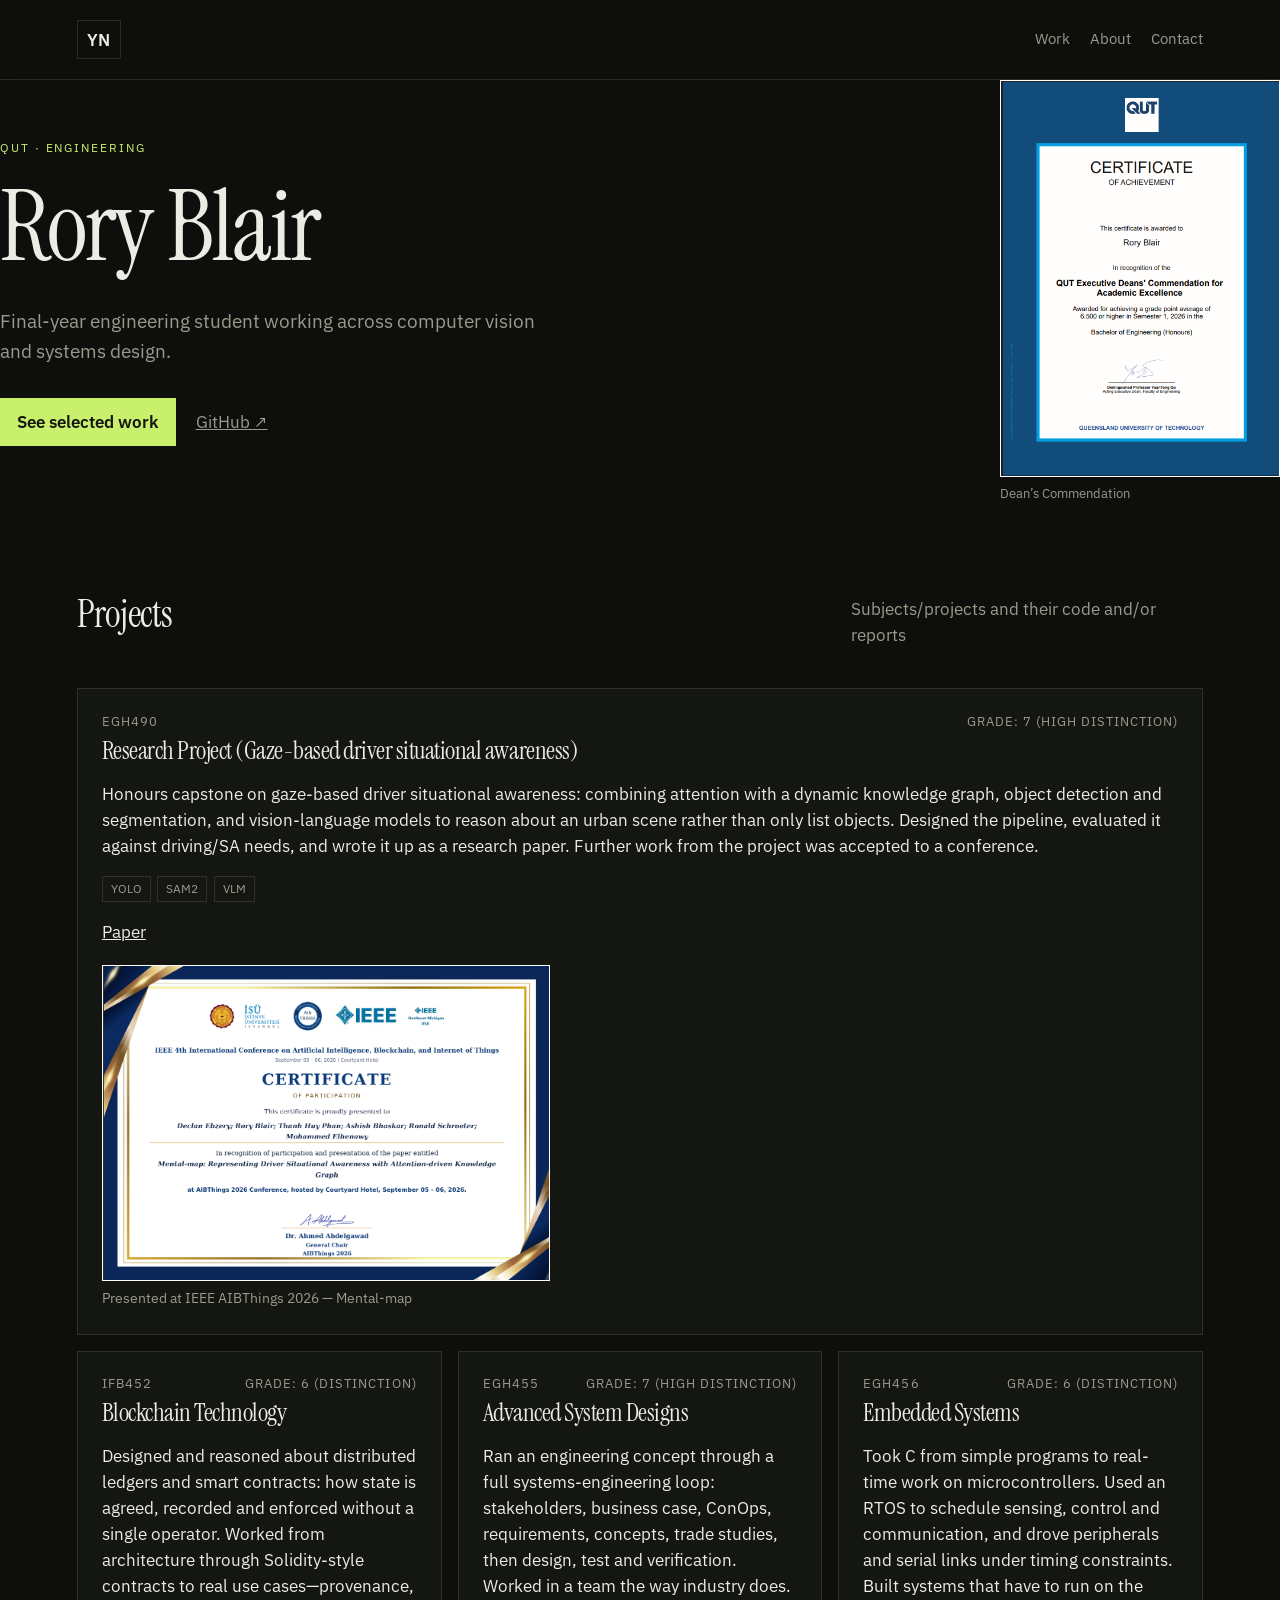
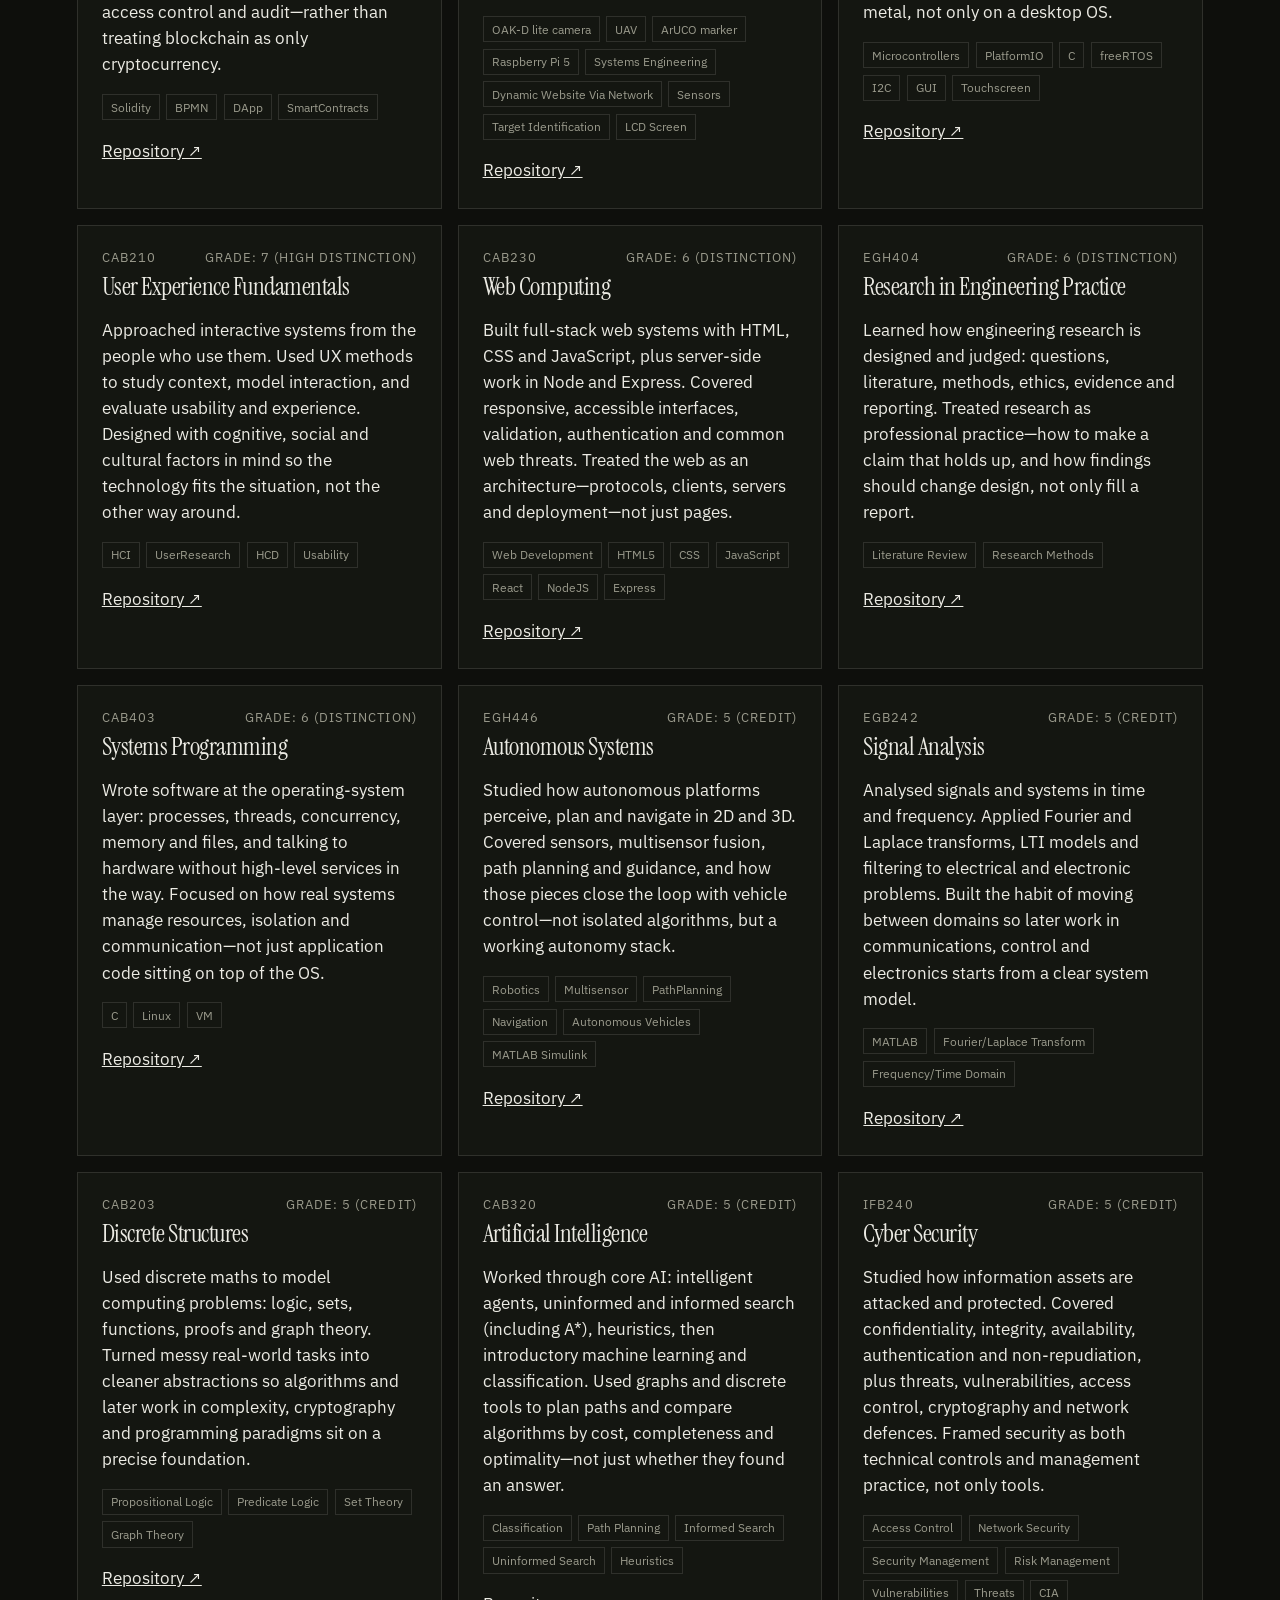
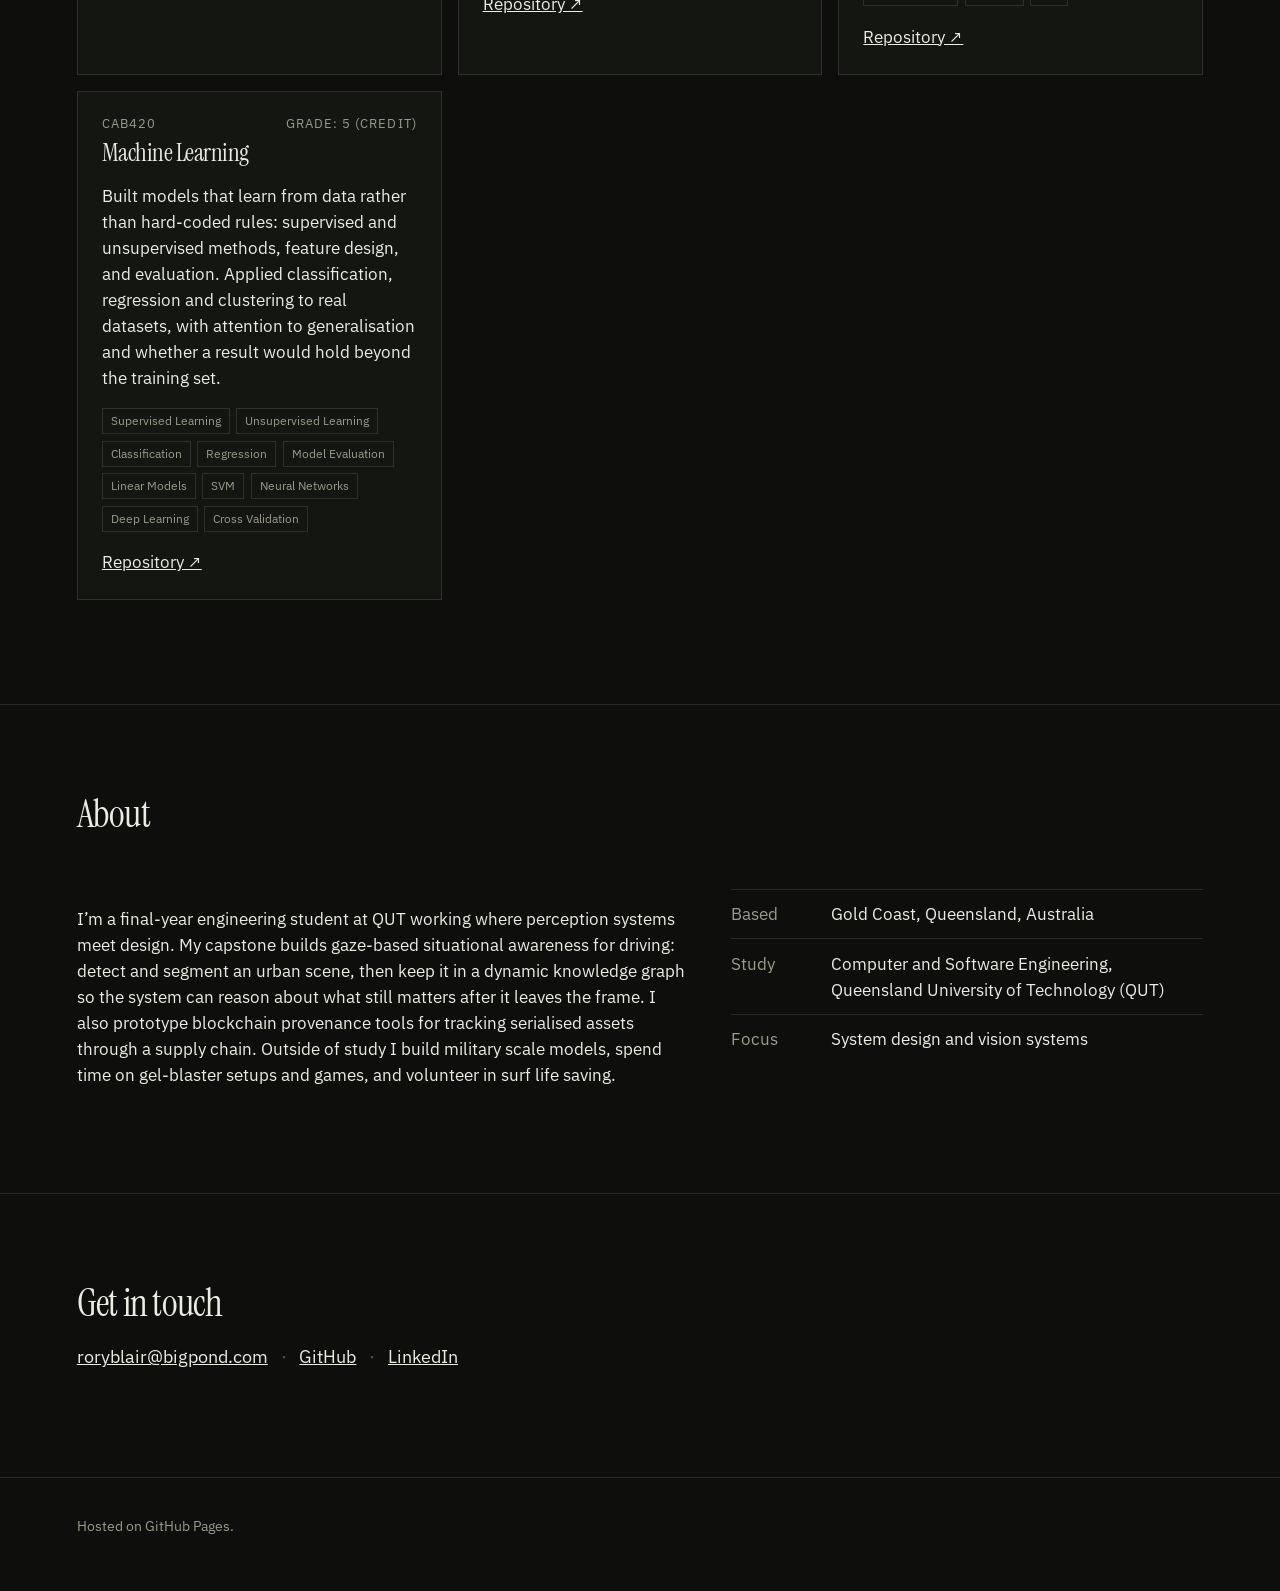
==== index.html @ b018162a "Update index.html" ====
<!DOCTYPE html>
<html lang="en">
<head>
  <meta charset="utf-8">
  <meta name="viewport" content="width=device-width, initial-scale=1">
  <meta name="description" content="Engineering student portfolio — systems, computer vision, and studio work.">
  <title>Rory Blair — Portfolio</title>
  <link rel="preconnect" href="https://fonts.googleapis.com">
  <link rel="preconnect" href="https://fonts.gstatic.com" crossorigin>
  <link href="https://fonts.googleapis.com/css2?family=Instrument+Serif:ital@0;1&family=IBM+Plex+Sans:wght@400;500;600&display=swap" rel="stylesheet">
  <link rel="stylesheet" href="styles.css">
</head>
<body>
  <a class="skip" href="#work">Skip to work</a>

  <header class="site-header">
    <a class="mark" href="https://www.youtube.com/watch?v=dQw4w9WgXcQ">YN</a>
    <nav>
      <a href="#work">Work</a>
      <a href="#about">About</a>
      <a href="#contact">Contact</a>
    </nav>
  </header>

  <main>
    <section class="hero">
  <div>
    <p class="eyebrow">QUT · Engineering</p>
    <h1>Rory Blair</h1>
    <p class="lede">
      Final-year engineering student working across computer vision and
      systems design.
    </p>
    <div class="hero-links">
      <a class="btn" href="#work">See selected work</a>
      <a class="text-link" href="https://github.com/Rorza-ops">GitHub ↗</a>
    </div>
  </div>
  <figure class="hero-cert">
    <img src="images/Dean-Cert.png" alt="QUT Executive Deans’ Commendation for Academic Excellence, Semester 1 2026">
    <figcaption>Dean’s Commendation</figcaption>
  </figure>
</section>

    <section id="work" class="section">
      <div class="section-head">
        <h2>Projects</h2>
        <p>Subjects/projects and their code and/or reports</p>
      </div>

      <article class="project featured">
<!-- CAPSTONE -->
        <div class="project-meta">
          <span>EGH490</span>
          <span>GRADE: 7 (High Distinction)</span>
        </div>
        <h3>Research Project (Gaze-based driver situational awareness)</h3>
        <p>
          Honours capstone on gaze-based driver situational awareness: 
          combining attention with a dynamic knowledge graph, object detection and segmentation, 
          and vision-language models to reason about an urban scene rather than only list objects. 
          Designed the pipeline, evaluated it against driving/SA needs, and wrote it up as a research paper. 
          Further work from the project was accepted to a conference.
        </p>
        <ul class="tags">
          <li>YOLO</li>
          <li>SAM2</li>
          <li>VLM</li>
        </ul>
        <div class="project-links">
          <a href="https://github.com/Rorza-ops/Rorza-ops.github.io/tree/main/Projects/Capstone">Paper</a>
        </div>
        <figure class="capstone-cert">
          <img src="images/ABITHINGS-Cert.png" alt="AIBThings 2026 certificate for Mental-map paper presentation">
          <figcaption>Presented at IEEE AIBThings 2026 — Mental-map</figcaption>
        </figure>
      </article>

      <div class="project-grid">
<!-- IFB452 -->
        <article class="project">
          <div class="project-meta">
            <span>IFB452</span>
            <span>GRADE: 6 (Distinction)</span>
          </div>
          <h3>Blockchain Technology</h3>
          <p>
            Designed and reasoned about distributed ledgers and smart contracts: 
            how state is agreed, recorded and enforced without a single operator. 
            Worked from architecture through Solidity-style contracts to real use cases—provenance, access control and audit—rather than treating blockchain as only cryptocurrency.
          </p>
          <ul class="tags">
            <li>Solidity</li>
            <li>BPMN</li>
            <li>DApp</li>
            <li>SmartContracts</li>
          </ul>
          <a href="https://github.com/Rorza-ops/Rorza-ops.github.io/tree/main/Projects/IFB452">Repository ↗</a>
        </article>
<!-- EGH455 -->
        <article class="project">
          <div class="project-meta">
            <span>EGH455</span>
            <span>GRADE: 7 (High Distinction)</span>
          </div>
          <h3>Advanced System Designs</h3>
          <p>
            Ran an engineering concept through a full systems-engineering loop: 
            stakeholders, business case, ConOps, requirements, concepts, trade studies, then design, test and verification. 
            Worked in a team the way industry does.
          </p>
          <ul class="tags">
            <li>OAK-D lite camera</li>
            <li>UAV</li>
            <li>ArUCO marker</li>
            <li>Raspberry Pi 5</li>
            <li>Systems Engineering</li>
            <li>Dynamic Website Via Network</li>
            <li>Sensors</li>
            <li>Target Identification</li>
            <li>LCD Screen</li>
          </ul>
          <a href="https://github.com/Rorza-ops/Rorza-ops.github.io/tree/main/Projects/EGH455">Repository ↗</a>
        </article>
<!-- EGH456 -->
        <article class="project">
          <div class="project-meta">
            <span>EGH456</span>
            <span>GRADE: 6 (Distinction)</span>
          </div>
          <h3>Embedded Systems</h3>
          <p>
            Took C from simple programs to real-time work on microcontrollers. 
            Used an RTOS to schedule sensing, control and communication, and drove peripherals and serial links under timing constraints. 
            Built systems that have to run on the metal, not only on a desktop OS.
          </p>
          <ul class="tags">
            <li>Microcontrollers</li>
            <li>PlatformIO</li>
            <li>C</li>
            <li>freeRTOS</li>
            <li>I2C</li>
            <li>GUI</li>
            <li>Touchscreen</li>
          </ul>
          <a href="https://github.com/Rorza-ops/Rorza-ops.github.io/tree/main/Projects/EGH456">Repository ↗</a>
        </article>
<!-- CAB210 -->
        <article class="project">
          <div class="project-meta">
            <span>CAB210</span>
            <span>GRADE: 7 (High Distinction)</span>
          </div>
          <h3>User Experience Fundamentals</h3>
          <p>
            Approached interactive systems from the people who use them. 
            Used UX methods to study context, model interaction, and evaluate usability and experience. 
            Designed with cognitive, social and cultural factors in mind so the technology fits the situation, not the other way around.
          </p>
          <ul class="tags">
            <li>HCI</li>
            <li>UserResearch</li>
            <li>HCD</li>
            <li>Usability</li>
          </ul>
          <a href="https://github.com/Rorza-ops/Rorza-ops.github.io/tree/main/Projects/CAB210">Repository ↗</a>
        </article>
<!-- CAB230 -->
        <article class="project">
          <div class="project-meta">
            <span>CAB230</span>
            <span>GRADE: 6 (Distinction)</span>
          </div>
          <h3>Web Computing</h3>
          <p>
            Built full-stack web systems with HTML, CSS and JavaScript, plus server-side work in Node and Express. 
            Covered responsive, accessible interfaces, validation, authentication and common web threats. 
            Treated the web as an architecture—protocols, clients, servers and deployment—not just pages.
          </p>
          <ul class="tags">
            <li>Web Development</li>
            <li>HTML5</li>
            <li>CSS</li>
            <li>JavaScript</li>
            <li>React</li>
            <li>NodeJS</li>
            <li>Express</li>
          </ul>
          <a href="https://github.com/Rorza-ops/Rorza-ops.github.io/tree/main/Projects/CAB230">Repository ↗</a>
        </article>
<!-- EGH404 -->
        <article class="project">
          <div class="project-meta">
            <span>EGH404</span>
            <span>GRADE: 6 (Distinction)</span>
          </div>
          <h3>Research in Engineering Practice</h3>
          <p>
            Learned how engineering research is designed and judged: questions, literature, methods, ethics, evidence and reporting. 
            Treated research as professional practice—how to make a claim that holds up, and how findings should change design, not only fill a report.
          </p>
          <ul class="tags">
            <li>Literature Review</li>
            <li>Research Methods</li>
          </ul>
          <a href="https://github.com/Rorza-ops/Rorza-ops.github.io/tree/main/Projects/EGH404">Repository ↗</a>
        </article>
<!-- CAB403 -->
        <article class="project">
          <div class="project-meta">
            <span>CAB403</span>
            <span>GRADE: 6 (Distinction)</span>
          </div>
          <h3>Systems Programming</h3>
          <p>
            Wrote software at the operating-system layer: processes, threads, concurrency, memory and files, and talking to hardware without high-level services in the way. 
            Focused on how real systems manage resources, isolation and communication—not just application code sitting on top of the OS.
          </p>
          <ul class="tags">
            <li>C</li>
            <li>Linux</li>
            <li>VM</li>
          </ul>
          <a href="https://github.com/Rorza-ops/Rorza-ops.github.io/tree/main/Projects/CAB403">Repository ↗</a>
        </article>
<!-- EGH446 -->
        <article class="project">
          <div class="project-meta">
            <span>EGH446</span>
            <span>GRADE: 5 (Credit)</span>
          </div>
          <h3>Autonomous Systems</h3>
          <p>
            Studied how autonomous platforms perceive, plan and navigate in 2D and 3D. 
            Covered sensors, multisensor fusion, path planning and guidance, and how those pieces close the loop with vehicle control—not isolated algorithms, but a working autonomy stack.
          </p>
          <ul class="tags">
            <li>Robotics</li>
            <li>Multisensor</li>
            <li>PathPlanning</li>
            <li>Navigation</li>
            <li>Autonomous Vehicles</li>
            <li>MATLAB Simulink</li>
          </ul>
          <a href="https://github.com/Rorza-ops/Rorza-ops.github.io/tree/main/Projects/EGH446">Repository ↗</a>
        </article>
<!-- EGB242 -->
        <article class="project">
          <div class="project-meta">
            <span>EGB242</span>
            <span><span>GRADE: 5 (Credit)</span></span>
          </div>
          <h3>Signal Analysis</h3>
          <p>
            Analysed signals and systems in time and frequency. 
            Applied Fourier and Laplace transforms, LTI models and filtering to electrical and electronic problems. 
            Built the habit of moving between domains so later work in communications, control and electronics starts from a clear system model.
          </p>
          <ul class="tags">
            <li>MATLAB</li>
            <li>Fourier/Laplace Transform</li>
            <li>Frequency/Time Domain</li>
          </ul>
          <a href="https://github.com/Rorza-ops/Rorza-ops.github.io/tree/main/Projects/EGB242">Repository ↗</a>
        </article>
<!-- CAB203 -->
        <article class="project">
          <div class="project-meta">
            <span>CAB203</span>
            <span>GRADE: 5 (Credit)</span>
          </div>
          <h3>Discrete Structures</h3>
          <p>
            Used discrete maths to model computing problems: logic, sets, functions, proofs and graph theory. 
            Turned messy real-world tasks into cleaner abstractions so algorithms and later work in complexity, cryptography and programming paradigms sit on a precise foundation.
          </p>
          <ul class="tags">
            <li>Propositional Logic</li>
            <li>Predicate Logic</li>
            <li>Set Theory</li>
            <li>Graph Theory</li>
          </ul>
          <a href="https://github.com/Rorza-ops/Rorza-ops.github.io/tree/main/Projects/CAB203">Repository ↗</a>
        </article>
<!-- CAB320 -->
        <article class="project">
          <div class="project-meta">
            <span>CAB320</span>
            <span>GRADE: 5 (Credit)</span>
          </div>
          <h3>Artificial Intelligence</h3>
          <p>
            Worked through core AI: intelligent agents, uninformed and informed search (including A*), heuristics, then introductory machine learning and classification. 
            Used graphs and discrete tools to plan paths and compare algorithms by cost, completeness and optimality—not just whether they found an answer.
          </p>
          <ul class="tags">
            <li>Classification</li>
            <li>Path Planning</li>
            <li>Informed Search</li>
            <li>Uninformed Search</li>
            <li>Heuristics</li>
          </ul>
          <a href="https://github.com/Rorza-ops/Rorza-ops.github.io/tree/main/Projects/CAB320">Repository ↗</a>
        </article>
<!-- IFB240 -->
        <article class="project">
          <div class="project-meta">
            <span>IFB240</span>
            <span>GRADE: 5 (Credit)</span>
          </div>
          <h3>Cyber Security</h3>
          <p>
            Studied how information assets are attacked and protected. Covered confidentiality, integrity, availability, authentication and non-repudiation, plus threats, vulnerabilities, access control, cryptography and network defences. 
            Framed security as both technical controls and management practice, not only tools.
          </p>
          <ul class="tags">
            <li>Access Control</li>
            <li>Network Security</li>
            <li>Security Management</li>
            <li>Risk Management</li>
            <li>Vulnerabilities</li>
            <li>Threats</li>
            <li>CIA</li>
          </ul>
          <a href="https://github.com/Rorza-ops/Rorza-ops.github.io/tree/main/Projects/IFB240">Repository ↗</a>
        </article>
        <article class="project featured">
<!-- CAB420 -->
        <div class="project-meta">
          <span>CAB420</span>
          <span>GRADE: 5 (Credit)</span>
        </div>
        <h3>Machine Learning</h3>
        <p>
          Built models that learn from data rather than hard-coded rules: supervised and unsupervised methods, feature design, and evaluation. 
          Applied classification, regression and clustering to real datasets, with attention to generalisation and whether a result would hold beyond the training set.
        </p>
        <ul class="tags">
          <li>Supervised Learning</li>
          <li>Unsupervised Learning</li>
          <li>Classification</li>
          <li>Regression</li>
          <li>Model Evaluation</li>
          <li>Linear Models</li>
          <li>SVM</li>
          <li>Neural Networks</li>
          <li>Deep Learning</li>
          <li>Cross Validation</li>
        </ul>
        <div class="project-links">
          <a href="https://github.com/Rorza-ops/Rorza-ops.github.io/tree/main/Projects/CAB420">Repository ↗</a>
        </div>
      </article>
      </div>
    </section>
      </div>
    </section>

    <section id="about" class="section about">
      <div class="section-head">
        <h2>About</h2>
      </div>
      <div class="about-grid">
        <p>
          I’m a final-year engineering student at QUT working where perception systems meet design. 
          My capstone builds gaze-based situational awareness for driving: 
          detect and segment an urban scene, then keep it in a dynamic knowledge graph so the system can reason about what still matters after it leaves the frame. 
          I also prototype blockchain provenance tools for tracking serialised assets through a supply chain. 
          Outside of study I build military scale models, spend time on gel-blaster setups and games, and volunteer in surf life saving.
        </p>
        <ul class="facts">
          <li><span>Based</span> Gold Coast, Queensland, Australia</li>
          <li><span>Study</span> Computer and Software Engineering, Queensland University of Technology (QUT)</li>
          <li><span>Focus</span> System design and vision systems</li>
        </ul>
      </div>
    </section>

    <section id="contact" class="section contact">
      <h2>Get in touch</h2>
      <p>
        <a href="mailto:roryblair@bigpond.com">roryblair@bigpond.com</a>
        <span class="sep">·</span>
        <a href="https://github.com/Rorza-ops">GitHub</a>
        <span class="sep">·</span>
        <a href="https://www.linkedin.com/in/roryblair/">LinkedIn</a>
      </p>
    </section>
  </main>

  <footer>
    <p>Hosted on GitHub Pages.</p>
  </footer>
</body>
</html>
---- styles.css ----
:root {
  --bg: #0e0f0c;
  --bg-2: #171914;
  --ink: #ecebe4;
  --muted: #9a9a8c;
  --line: rgba(236, 235, 228, 0.12);
  --accent: #c8f06c;
  --card: #141611;
}

* { box-sizing: border-box; }
html { scroll-behavior: smooth; }

body {
  margin: 0;
  background: var(--bg);
  color: var(--ink);
  font-family: "IBM Plex Sans", system-ui, sans-serif;
  font-size: 1.05rem;
  line-height: 1.55;
}

h1, h2, h3 {
  font-family: "Instrument Serif", Georgia, serif;
  font-weight: 400;
  letter-spacing: -0.02em;
  line-height: 1.1;
}

h1 { font-size: clamp(3rem, 8vw, 6.2rem); margin: 0.15em 0 0.25em; }
h2 { font-size: clamp(1.8rem, 3vw, 2.4rem); margin: 0 0 0.35em; }
h3 { font-size: 1.55rem; margin: 0.2em 0 0.4em; }

a { color: var(--ink); }
a:hover { color: var(--accent); }

.skip {
  position: absolute;
  left: -999px;
  top: 0;
}
.skip:focus {
  left: 1rem;
  top: 1rem;
  background: var(--accent);
  color: #111;
  padding: 0.4rem 0.7rem;
  z-index: 10;
}

.site-header {
  display: flex;
  justify-content: space-between;
  align-items: center;
  padding: 1.25rem 6vw;
  border-bottom: 1px solid var(--line);
  position: sticky;
  top: 0;
  background: color-mix(in srgb, var(--bg) 86%, transparent);
  backdrop-filter: blur(10px);
  z-index: 5;
}

.mark {
  text-decoration: none;
  font-weight: 600;
  letter-spacing: 0.04em;
  border: 1px solid var(--line);
  padding: 0.35rem 0.55rem;
}

nav { display: flex; gap: 1.25rem; }
nav a { text-decoration: none; color: var(--muted); font-size: 0.92rem; }
nav a:hover { color: var(--ink); }

.hero {
  display: grid;
  grid-template-columns: 1.2fr minmax(180px, 280px);
  gap: 2.5rem;
  align-items: center;
}
.hero-cert { margin: 0; }
.hero-cert img {
  width: 100%;
  height: auto;
  display: block;
  border: 1px solid var(--line);
  background: #fff;
}
.hero-cert figcaption {
  margin-top: 0.45rem;
  color: var(--muted);
  font-size: 0.82rem;
}
@media (max-width: 860px) {
  .hero { grid-template-columns: 1fr; }
}

.eyebrow {
  text-transform: uppercase;
  letter-spacing: 0.16em;
  font-size: 0.75rem;
  color: var(--accent);
  margin: 0;
}

.lede {
  max-width: 34rem;
  font-size: 1.2rem;
  color: var(--muted);
}

.hero-links {
  display: flex;
  gap: 1.25rem;
  align-items: center;
  margin-top: 2rem;
}

.btn {
  display: inline-block;
  text-decoration: none;
  background: var(--accent);
  color: #14160f;
  padding: 0.7rem 1.05rem;
  font-weight: 600;
}
.btn:hover { color: #14160f; filter: brightness(1.05); }

.text-link { color: var(--muted); }

.section { padding: 5.5rem 6vw; border-bottom: 1px solid var(--line); }

.section-head {
  display: grid;
  grid-template-columns: 1fr minmax(12rem, 22rem);
  gap: 1.5rem;
  margin-bottom: 2.5rem;
  align-items: end;
}
.section-head p { margin: 0; color: var(--muted); }
code { font-size: 0.9em; color: var(--accent); }

.project {
  background: var(--card);
  border: 1px solid var(--line);
  padding: 1.4rem 1.5rem 1.5rem;
}

.featured { margin-bottom: 1rem; }

.project-grid {
  display: grid;
  grid-template-columns: repeat(3, 1fr);
  gap: 1rem;
}

.capstone-cert {
  margin: 1.2rem 0 0;
  width: min(100%, 28rem);
  max-width: 100%;
}
.capstone-cert img {
  width: 100%;
  height: auto;
  display: block;
  border: 1px solid var(--line);
  background: #fff;
}

@media (max-width: 860px) {
  .capstone-cert { width: min(100%, 22rem); }
}

@media (max-width: 520px) {
  .capstone-cert { width: 100%; }
}

.project-meta {
  display: flex;
  justify-content: space-between;
  color: var(--muted);
  font-size: 0.8rem;
  text-transform: uppercase;
  letter-spacing: 0.08em;
}

.tags {
  display: flex;
  flex-wrap: wrap;
  gap: 0.4rem;
  padding: 0;
  margin: 1rem 0 1.1rem;
  list-style: none;
}
.tags li {
  border: 1px solid var(--line);
  padding: 0.15rem 0.5rem;
  font-size: 0.78rem;
  color: var(--muted);
}

.project-links { display: flex; gap: 1rem; }

.gallery {
  display: grid;
  grid-template-columns: 1.4fr 1fr;
  grid-template-rows: auto auto;
  gap: 0.75rem;
}
.gallery figure { margin: 0; }
.gallery figure:first-child { grid-row: 1 / 3; }

.ph {
  background:
    linear-gradient(160deg, #1c2016, #10120e 55%, #1a2210);
  min-height: 220px;
  height: 100%;
  display: grid;
  place-items: center;
  color: #4d5638;
  font-family: "Instrument Serif", serif;
  font-size: 3rem;
  border: 1px solid var(--line);
}

/* When you add real photos, replace each .ph div with:
   <img src="images/piece-01.jpg" alt="...">
   and delete the placeholder block. */
.gallery img {
  width: 100%;
  height: 100%;
  object-fit: cover;
  display: block;
  border: 1px solid var(--line);
}

figcaption {
  margin-top: 0.45rem;
  color: var(--muted);
  font-size: 0.88rem;
}

.about-grid {
  display: grid;
  grid-template-columns: 1.3fr 1fr;
  gap: 2.5rem;
}

.facts { list-style: none; padding: 0; margin: 0; }
.facts li {
  display: grid;
  grid-template-columns: 5.5rem 1fr;
  gap: 0.75rem;
  padding: 0.7rem 0;
  border-top: 1px solid var(--line);
}
.facts span { color: var(--muted); }

.contact h2 { margin-bottom: 0.4rem; }
.contact p { color: var(--muted); font-size: 1.15rem; }
.sep { margin: 0 0.55rem; color: #555; }

.case {
  max-width: 42rem;
  padding: 4.5rem 6vw 5rem;
}
.case .crumb {
  color: var(--muted);
  text-decoration: none;
  font-size: 0.9rem;
}
.case .crumb:hover { color: var(--accent); }
.case header { margin: 1.5rem 0 2rem; }
.case .meta-row {
  color: var(--muted);
  font-size: 0.9rem;
  margin: 0.4rem 0 0;
}
.case h2 {
  margin-top: 2.2rem;
  font-size: 1.6rem;
}
.case figure { margin: 1.5rem 0; }
.links-box {
  display: flex;
  flex-wrap: wrap;
  gap: 0.8rem 1.2rem;
  margin-top: 2rem;
  padding-top: 1.2rem;
  border-top: 1px solid var(--line);
}

footer {
  padding: 1.5rem 6vw 2.5rem;
  color: var(--muted);
  font-size: 0.85rem;
}

@media (max-width: 860px) {
  .section-head,
  .project-grid,
  .about-grid,
  .gallery {
    grid-template-columns: 1fr;
  }
  .gallery figure:first-child { grid-row: auto; }
  .hero { padding-top: 8vh; }
  nav { gap: 0.8rem; }
}
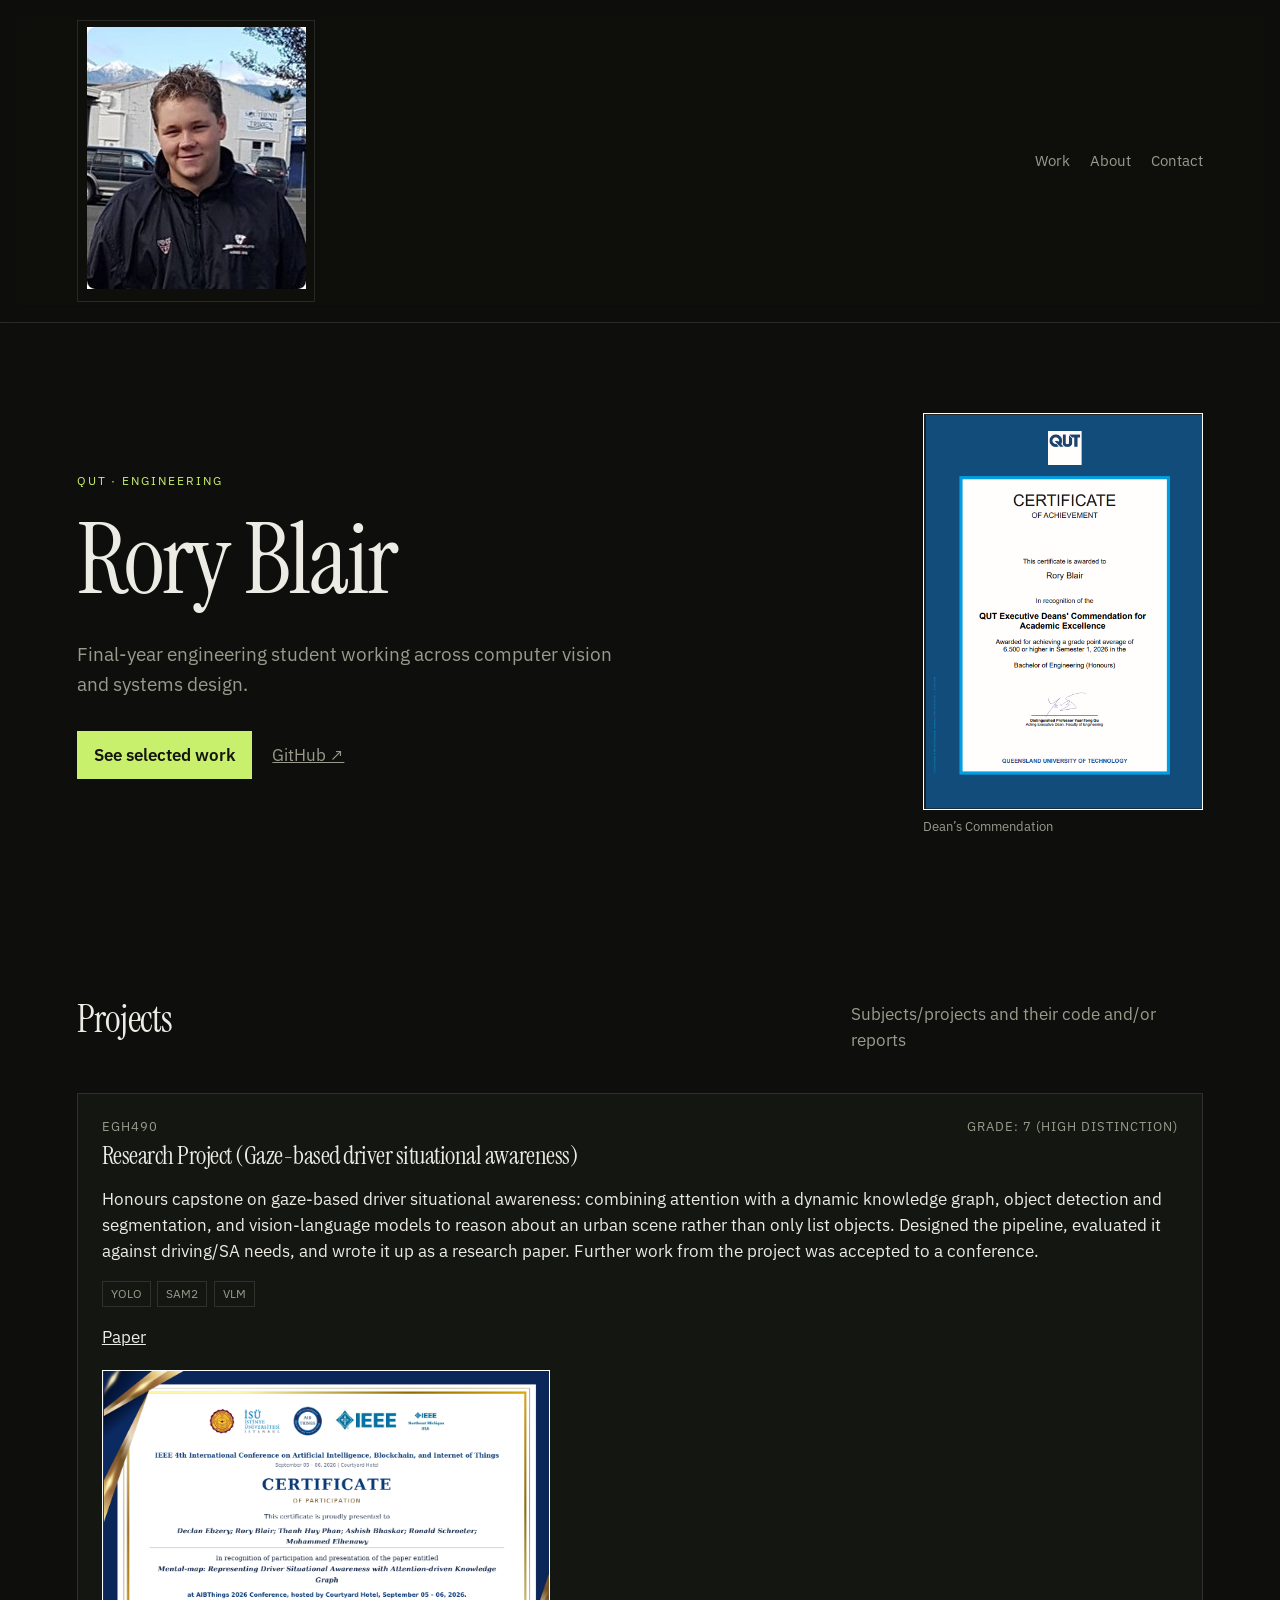
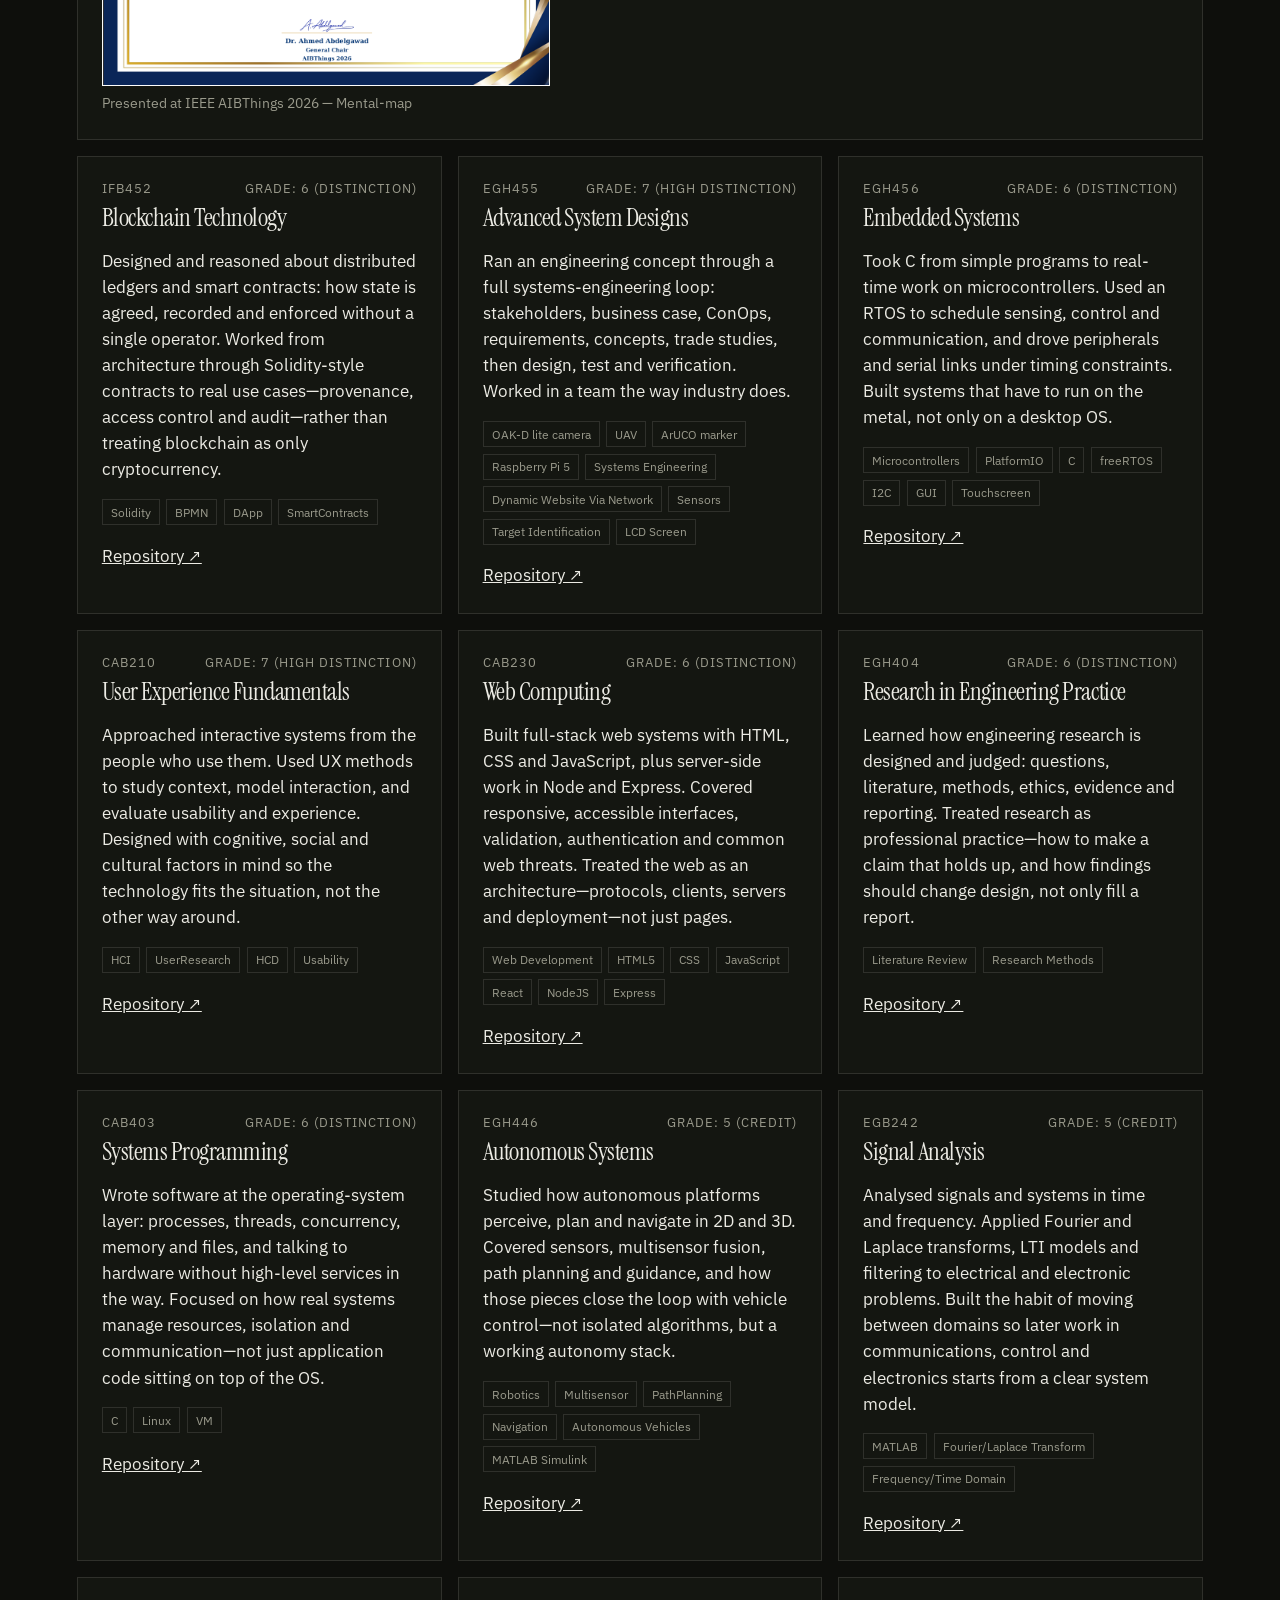
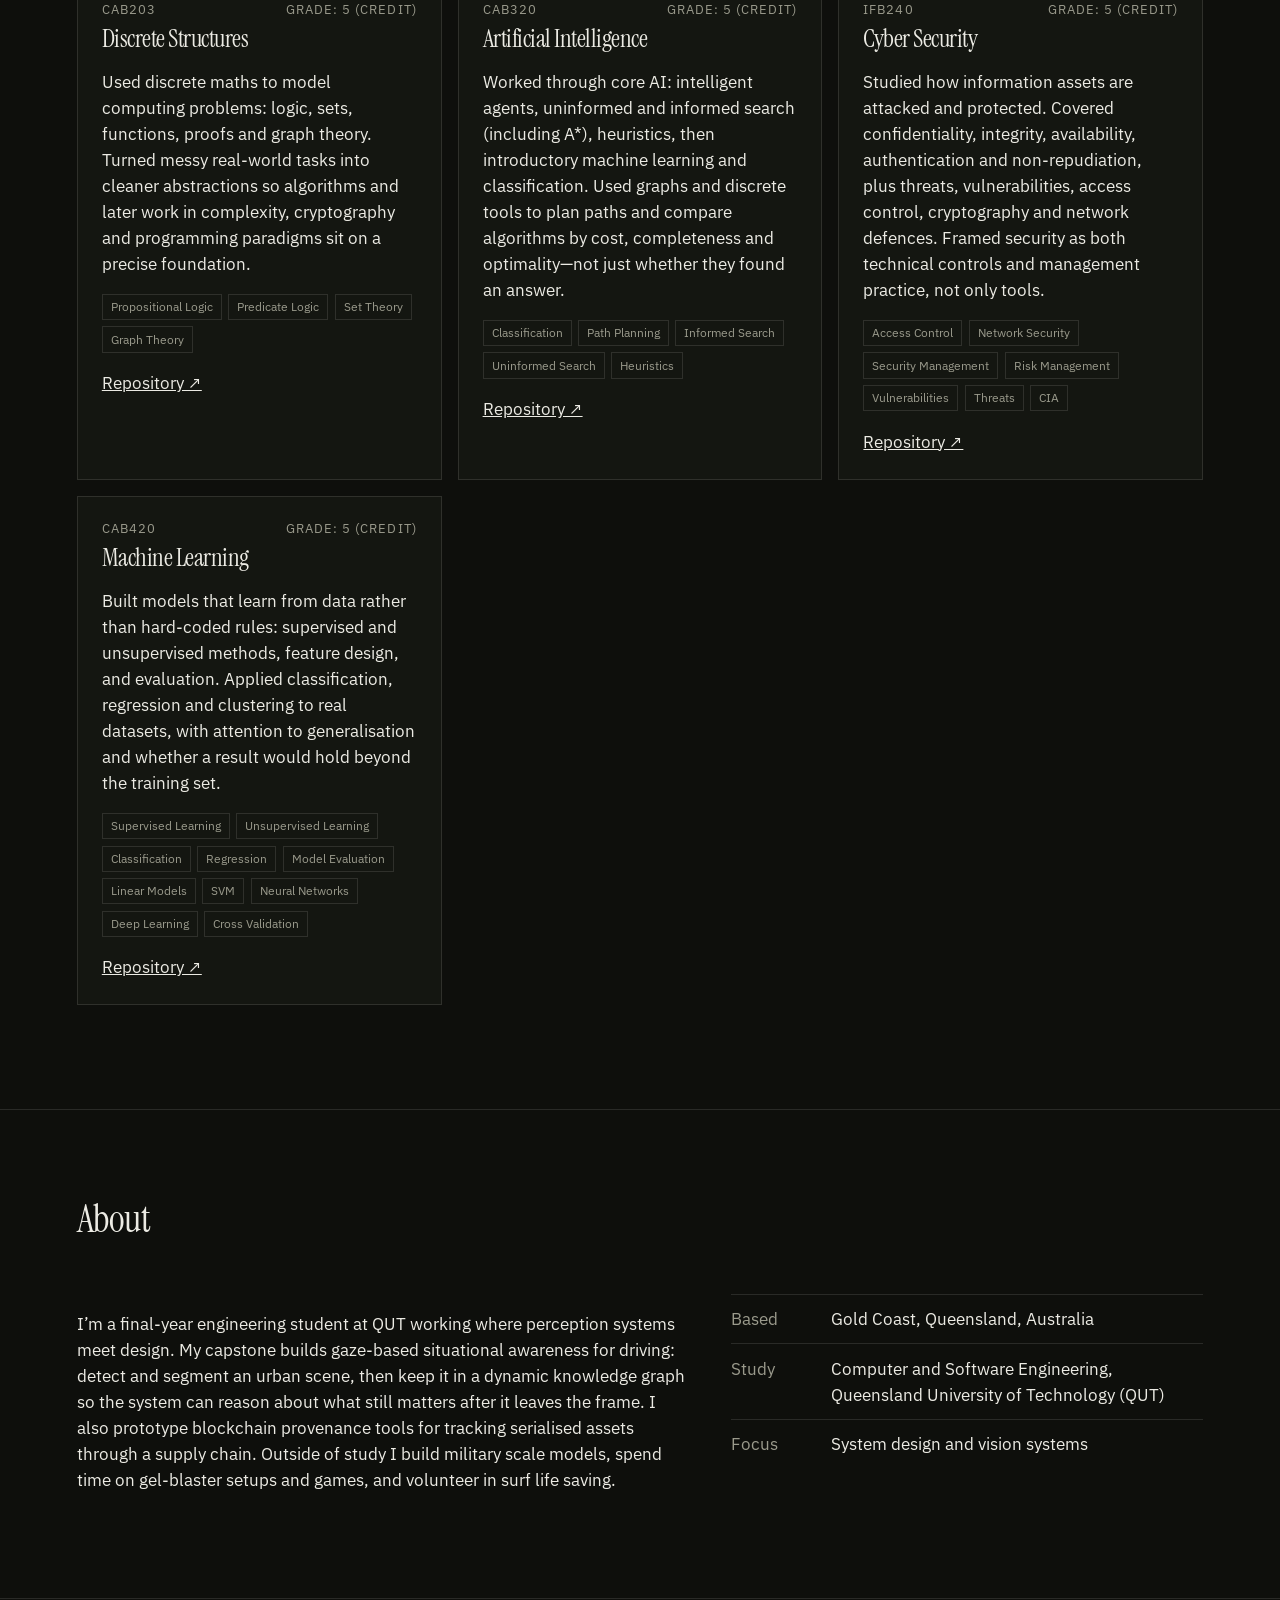
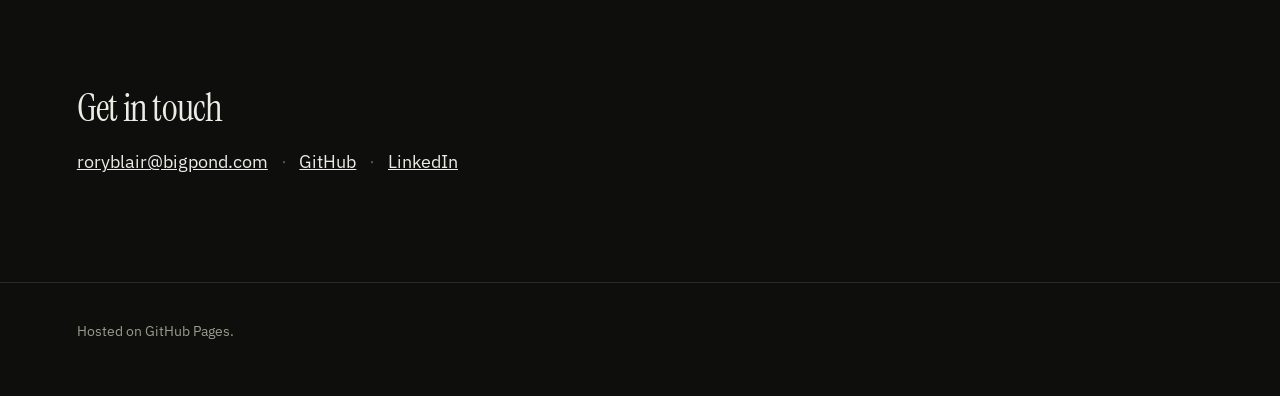
==== commit d0f35680: "Update index.html" ====
--- a/index.html
+++ b/index.html
@@ -14,7 +14,9 @@
   <a class="skip" href="#work">Skip to work</a>
 
   <header class="site-header">
-    <a class="mark" href="https://www.youtube.com/watch?v=dQw4w9WgXcQ">YN</a>
+    <a class="mark" href="https://www.youtube.com/watch?v=dQw4w9WgXcQ" aria-label="Rory Blair">
+  <img src="images/PFP.jpg" alt="Rory Blair">
+</a>
     <nav>
       <a href="#work">Work</a>
       <a href="#about">About</a>
--- a/styles.css
+++ b/styles.css
@@ -78,6 +78,7 @@
   grid-template-columns: 1.2fr minmax(180px, 280px);
   gap: 2.5rem;
   align-items: center;
+  padding: 10vh 6vw 8vh;
 }
 .hero-cert { margin: 0; }
 .hero-cert img {
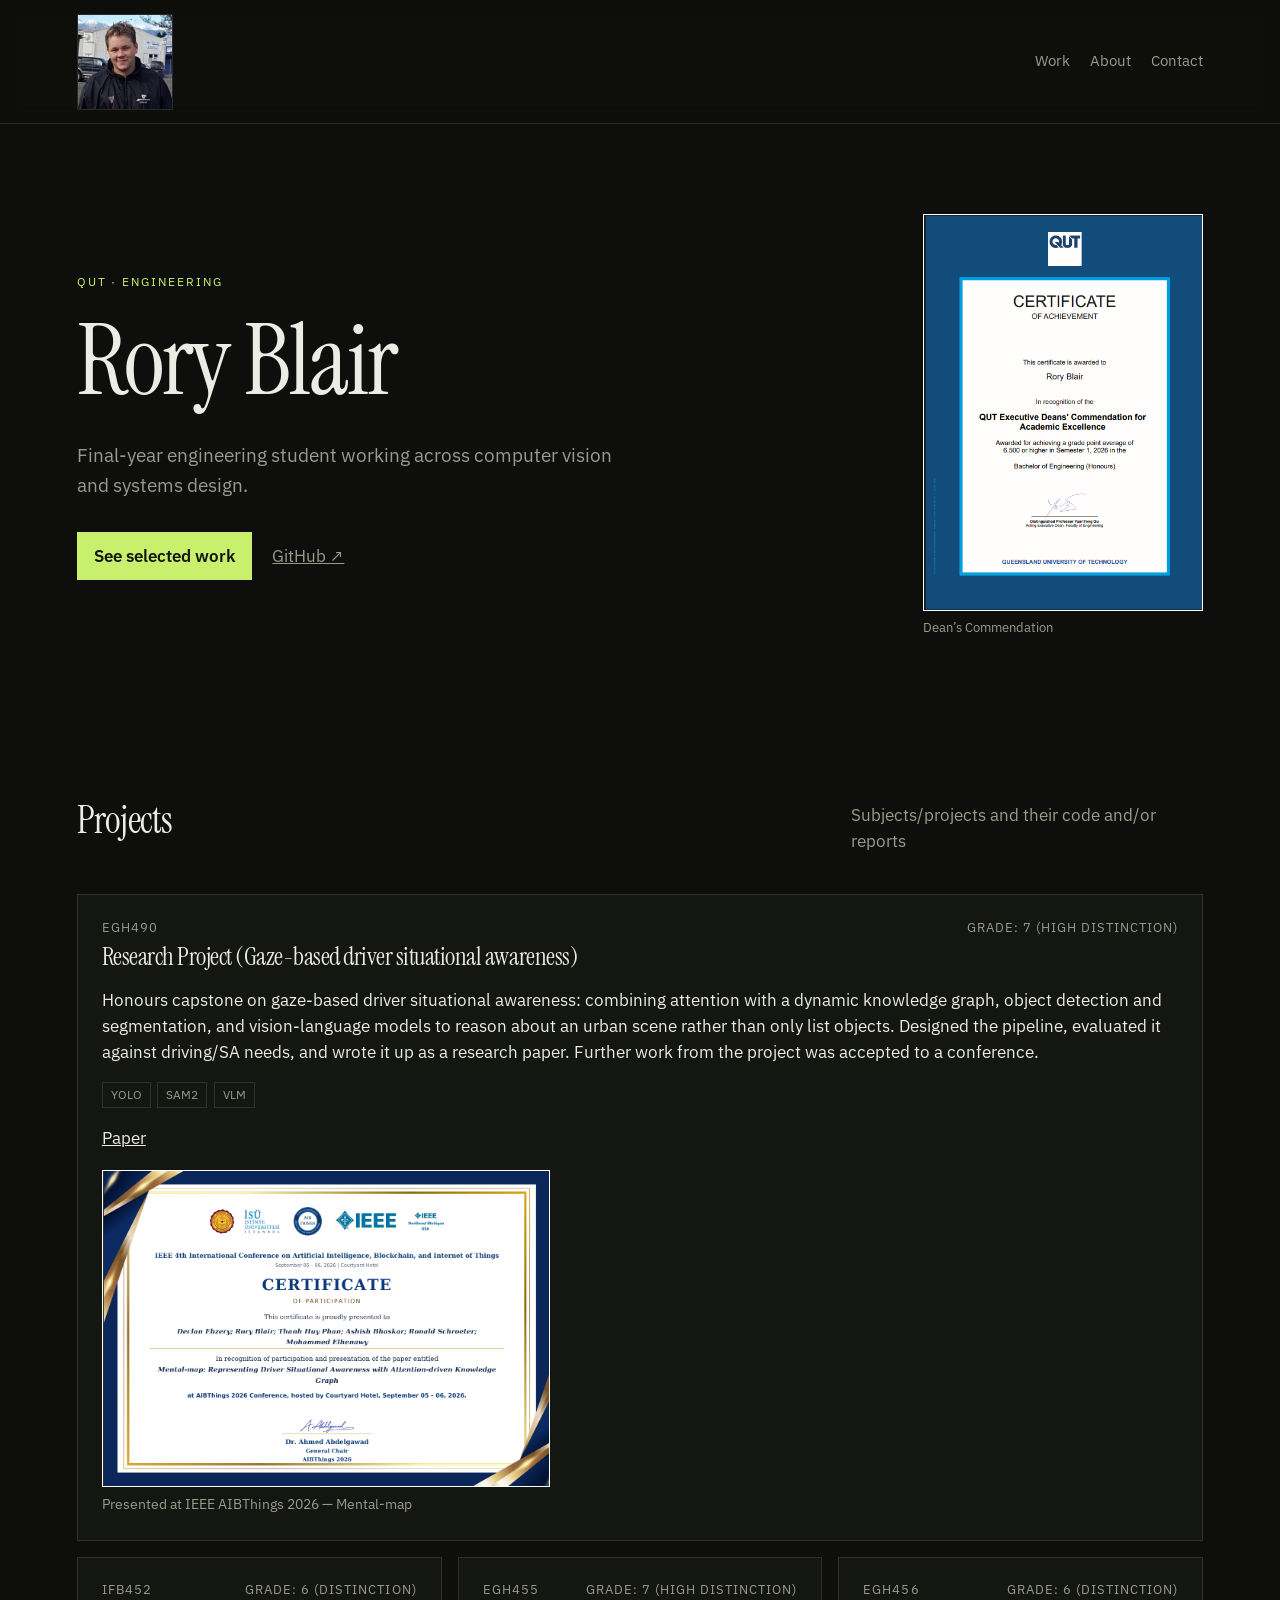
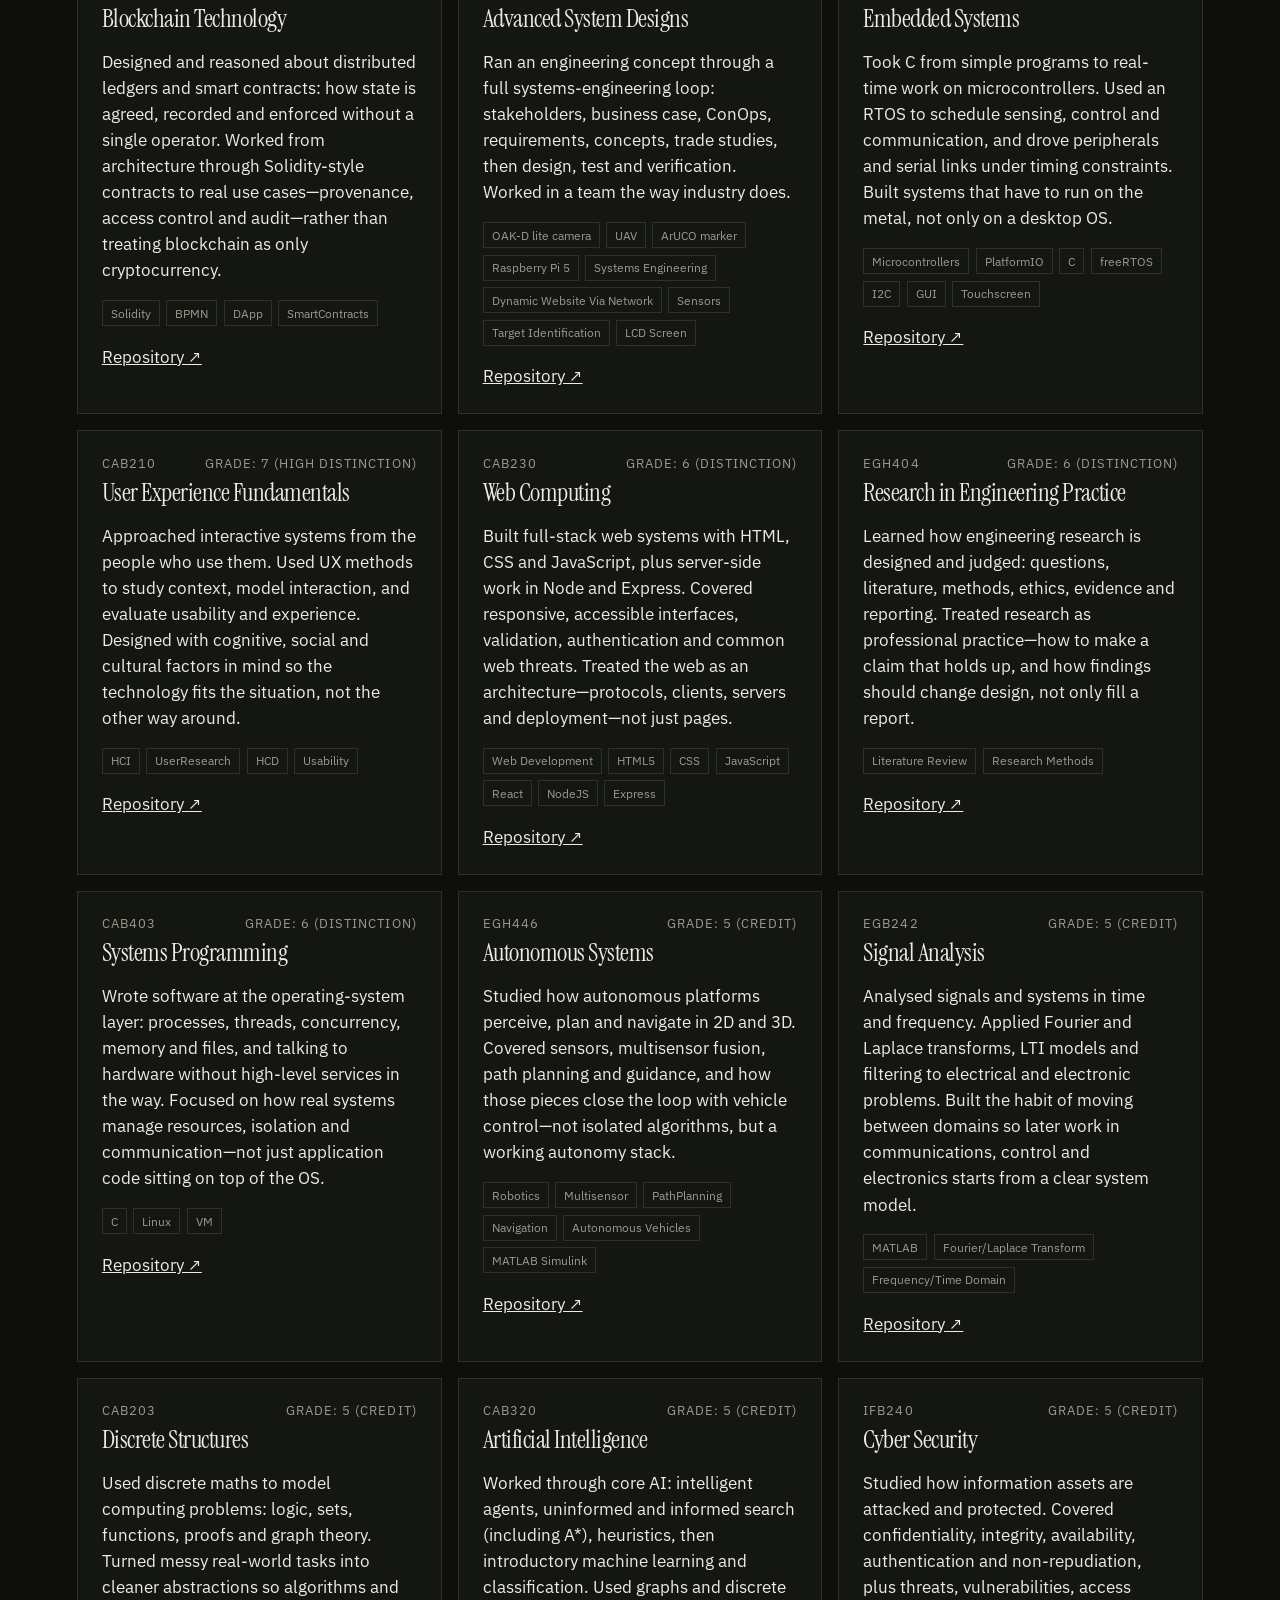
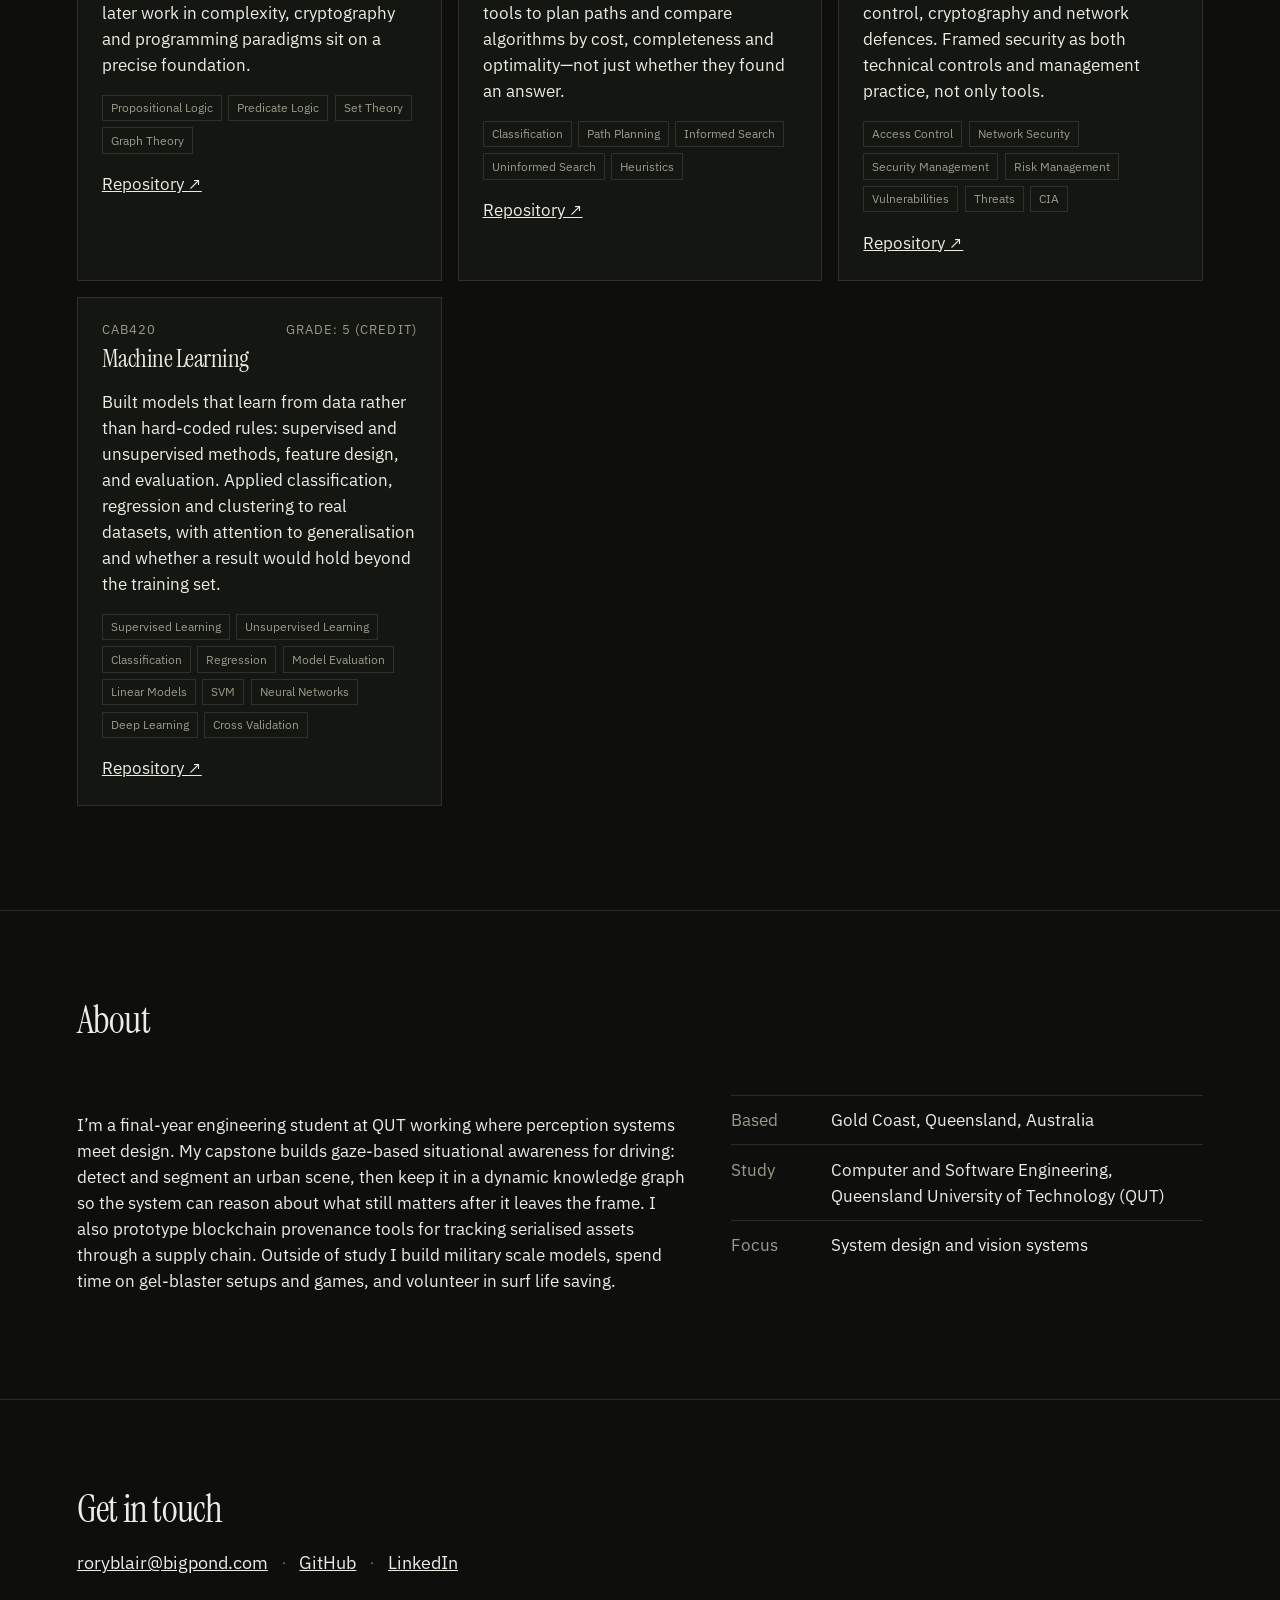
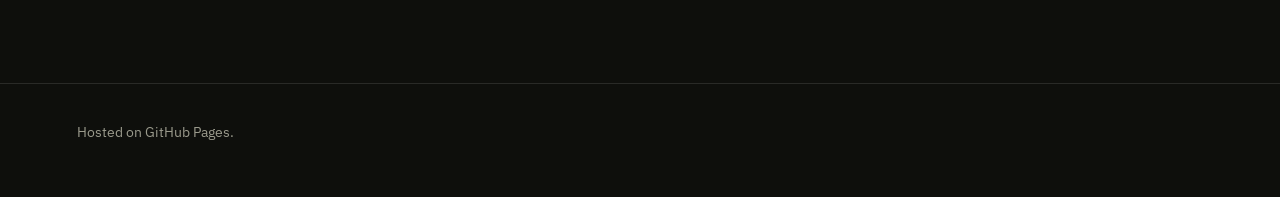
==== commit bcde541a: "Update index.html" ====
--- a/index.html
+++ b/index.html
@@ -14,7 +14,7 @@
   <a class="skip" href="#work">Skip to work</a>
 
   <header class="site-header">
-    <a class="mark" href="https://www.youtube.com/watch?v=dQw4w9WgXcQ" aria-label="Rory Blair">
+    <a class="mark" href="https://www.youtube.com/watch?v=fUspLVStPbk" aria-label="Rory Blair">
   <img src="images/PFP.jpg" alt="Rory Blair">
 </a>
     <nav>
--- a/styles.css
+++ b/styles.css
@@ -52,7 +52,7 @@
   display: flex;
   justify-content: space-between;
   align-items: center;
-  padding: 1.25rem 6vw;
+  padding: 0.85rem 6vw;
   border-bottom: 1px solid var(--line);
   position: sticky;
   top: 0;
@@ -62,12 +62,20 @@
 }
 
 .mark {
-  text-decoration: none;
-  font-weight: 600;
-  letter-spacing: 0.04em;
-  border: 1px solid var(--line);
-  padding: 0.35rem 0.55rem;
-}
+  display: block;
+  padding: 0;
+  border: 1px solid var(--line);
+  width: 6rem;
+  height: 6rem;
+  overflow: hidden;
+  flex-shrink: 0;
+}
+.mark img {
+  width: 100%;
+  height: 100%;
+  object-fit: cover;
+  display: block;
+}     
 
 nav { display: flex; gap: 1.25rem; }
 nav a { text-decoration: none; color: var(--muted); font-size: 0.92rem; }
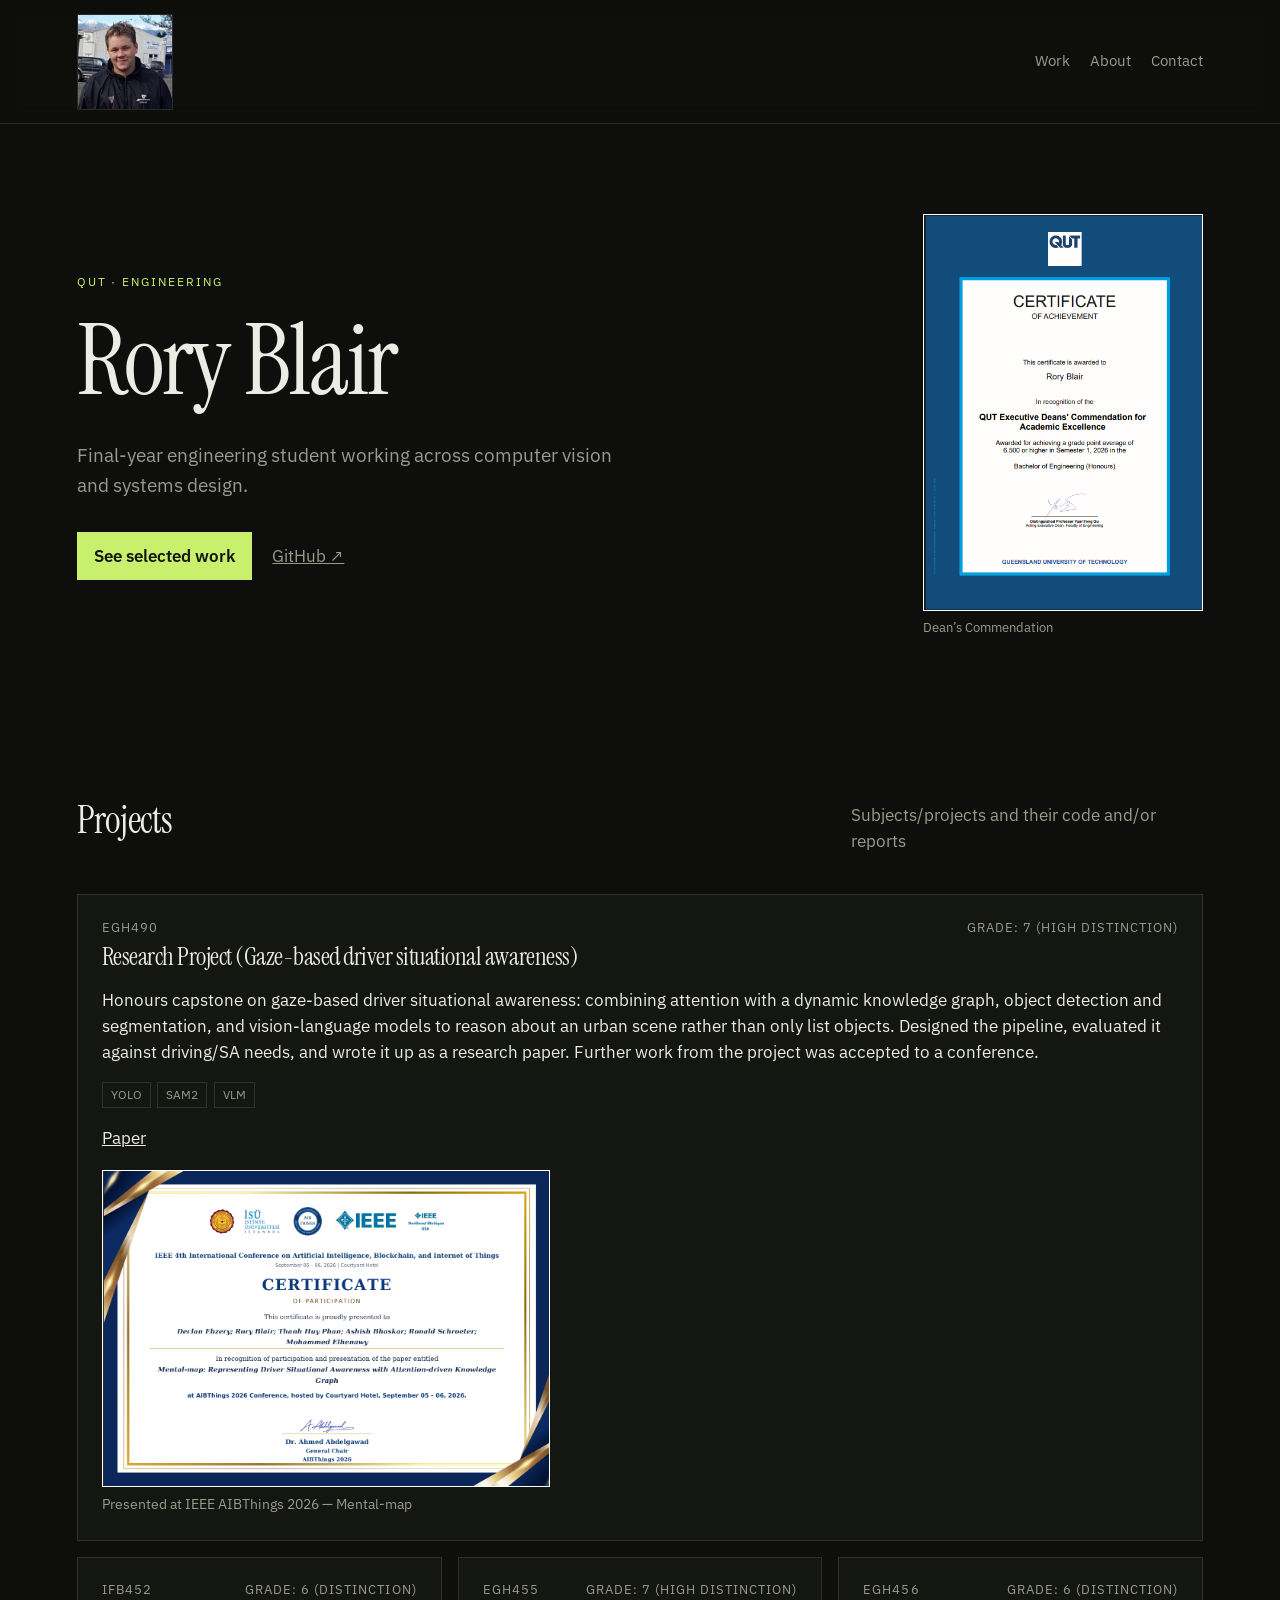
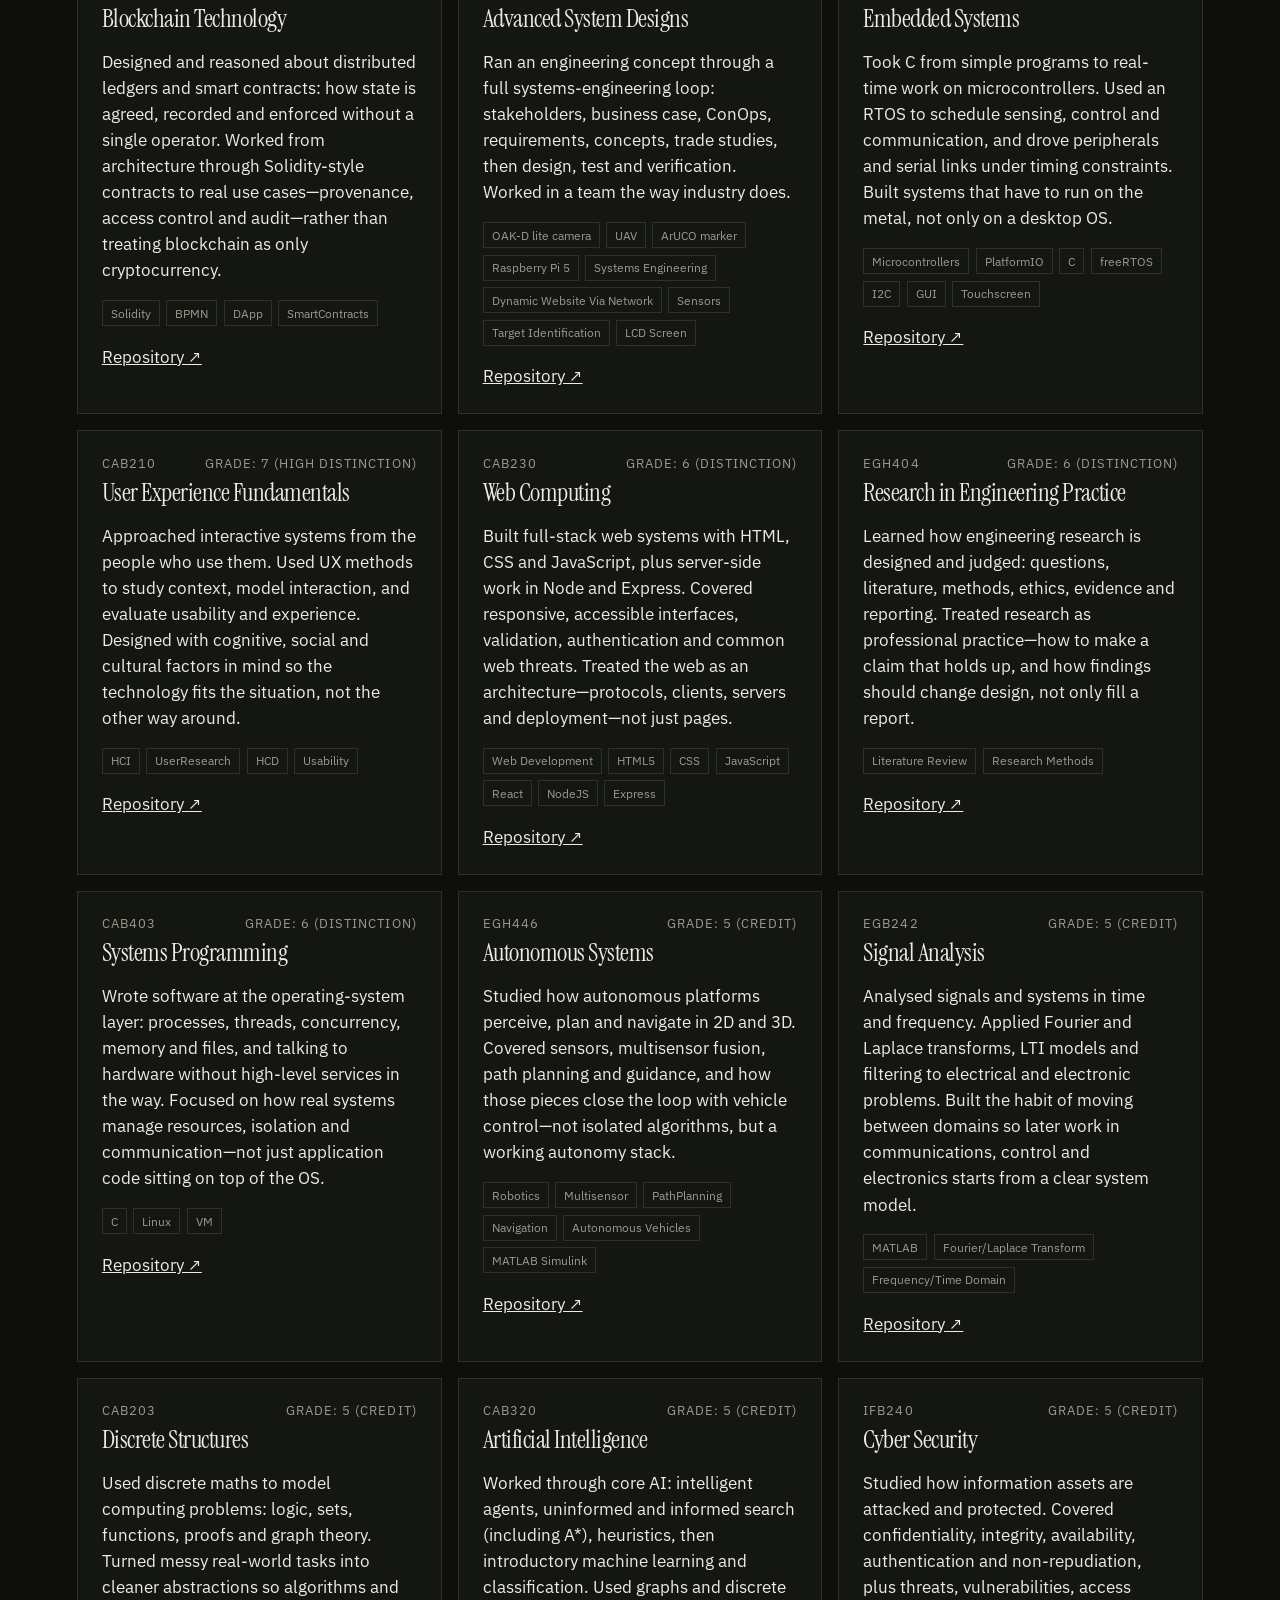
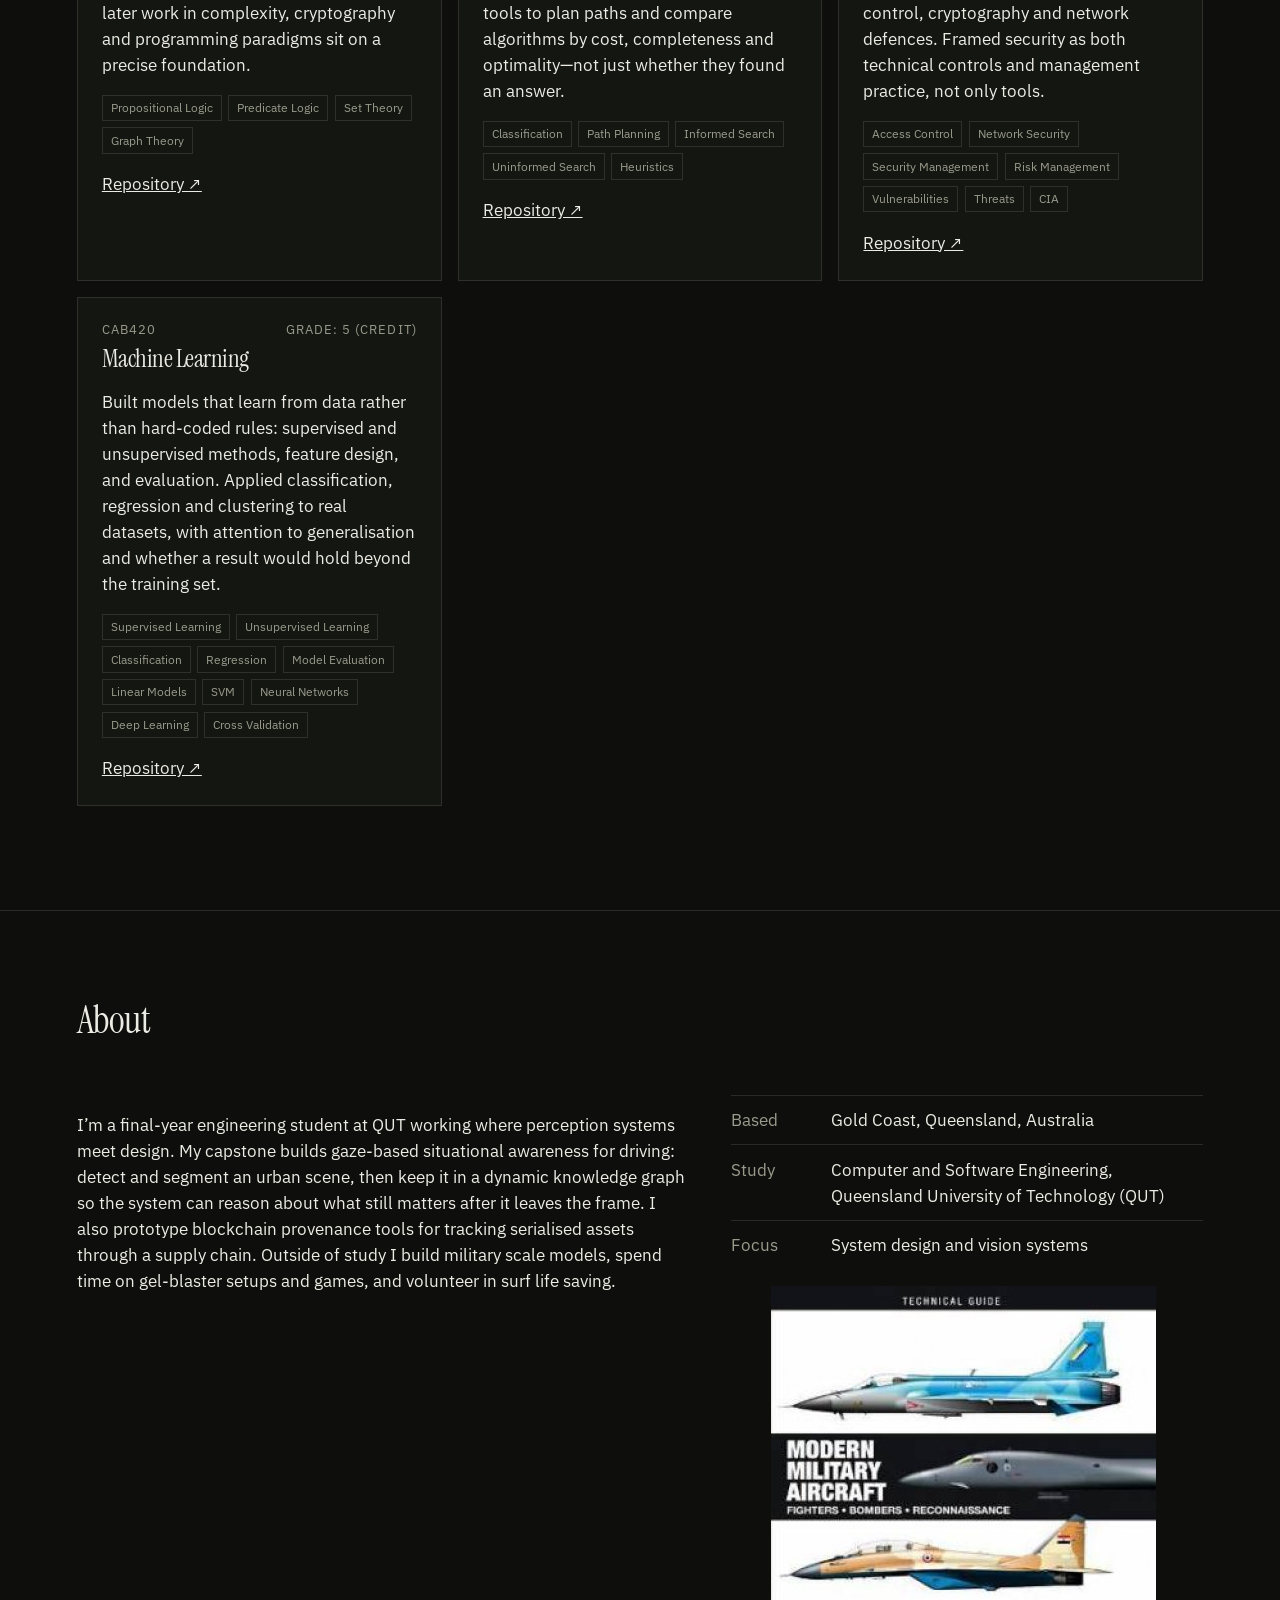
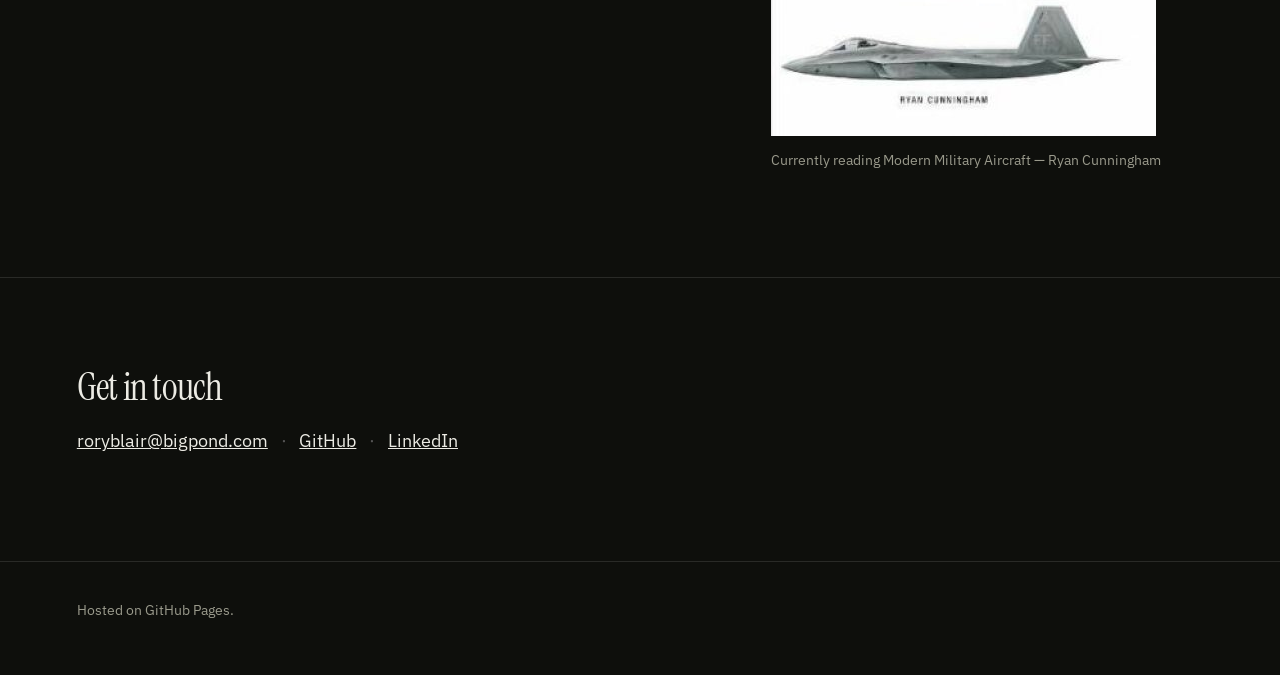
==== commit 3eef5809: "Update index.html" ====
--- a/index.html
+++ b/index.html
@@ -14,7 +14,7 @@
   <a class="skip" href="#work">Skip to work</a>
 
   <header class="site-header">
-    <a class="mark" href="https://www.youtube.com/watch?v=fUspLVStPbk" aria-label="Rory Blair">
+    <a class="mark" href="https://www.youtube.com/watch?v=dQw4w9WgXcQ" aria-label="Rory Blair">
   <img src="images/PFP.jpg" alt="Rory Blair">
 </a>
     <nav>
@@ -363,19 +363,28 @@
         <h2>About</h2>
       </div>
       <div class="about-grid">
-        <p>
-          I’m a final-year engineering student at QUT working where perception systems meet design. 
-          My capstone builds gaze-based situational awareness for driving: 
-          detect and segment an urban scene, then keep it in a dynamic knowledge graph so the system can reason about what still matters after it leaves the frame. 
-          I also prototype blockchain provenance tools for tracking serialised assets through a supply chain. 
-          Outside of study I build military scale models, spend time on gel-blaster setups and games, and volunteer in surf life saving.
-        </p>
-        <ul class="facts">
-          <li><span>Based</span> Gold Coast, Queensland, Australia</li>
-          <li><span>Study</span> Computer and Software Engineering, Queensland University of Technology (QUT)</li>
-          <li><span>Focus</span> System design and vision systems</li>
-        </ul>
-      </div>
+  <p>
+    I’m a final-year engineering student at QUT working where perception systems meet design.
+    My capstone builds gaze-based situational awareness for driving:
+    detect and segment an urban scene, then keep it in a dynamic knowledge graph so the system can reason about what still matters after it leaves the frame.
+    I also prototype blockchain provenance tools for tracking serialised assets through a supply chain.
+    Outside of study I build military scale models, spend time on gel-blaster setups and games, and volunteer in surf life saving.
+  </p>
+  <div>
+    <ul class="facts">
+      <li><span>Based</span> Gold Coast, Queensland, Australia</li>
+      <li><span>Study</span> Computer and Software Engineering, Queensland University of Technology (QUT)</li>
+      <li><span>Focus</span> System design and vision systems</li>
+    </ul>
+    <figure class="reading">
+      <img src="images/Modern_Military_Aircraft.jpg" alt="Cover of Modern Military Aircraft by Ryan Cunningham">
+      <figcaption>
+        <span class="reading-label">Currently reading</span>
+        Modern Military Aircraft — Ryan Cunningham
+      </figcaption>
+    </figure>
+  </div>
+</div>
     </section>
 
     <section id="contact" class="section contact">
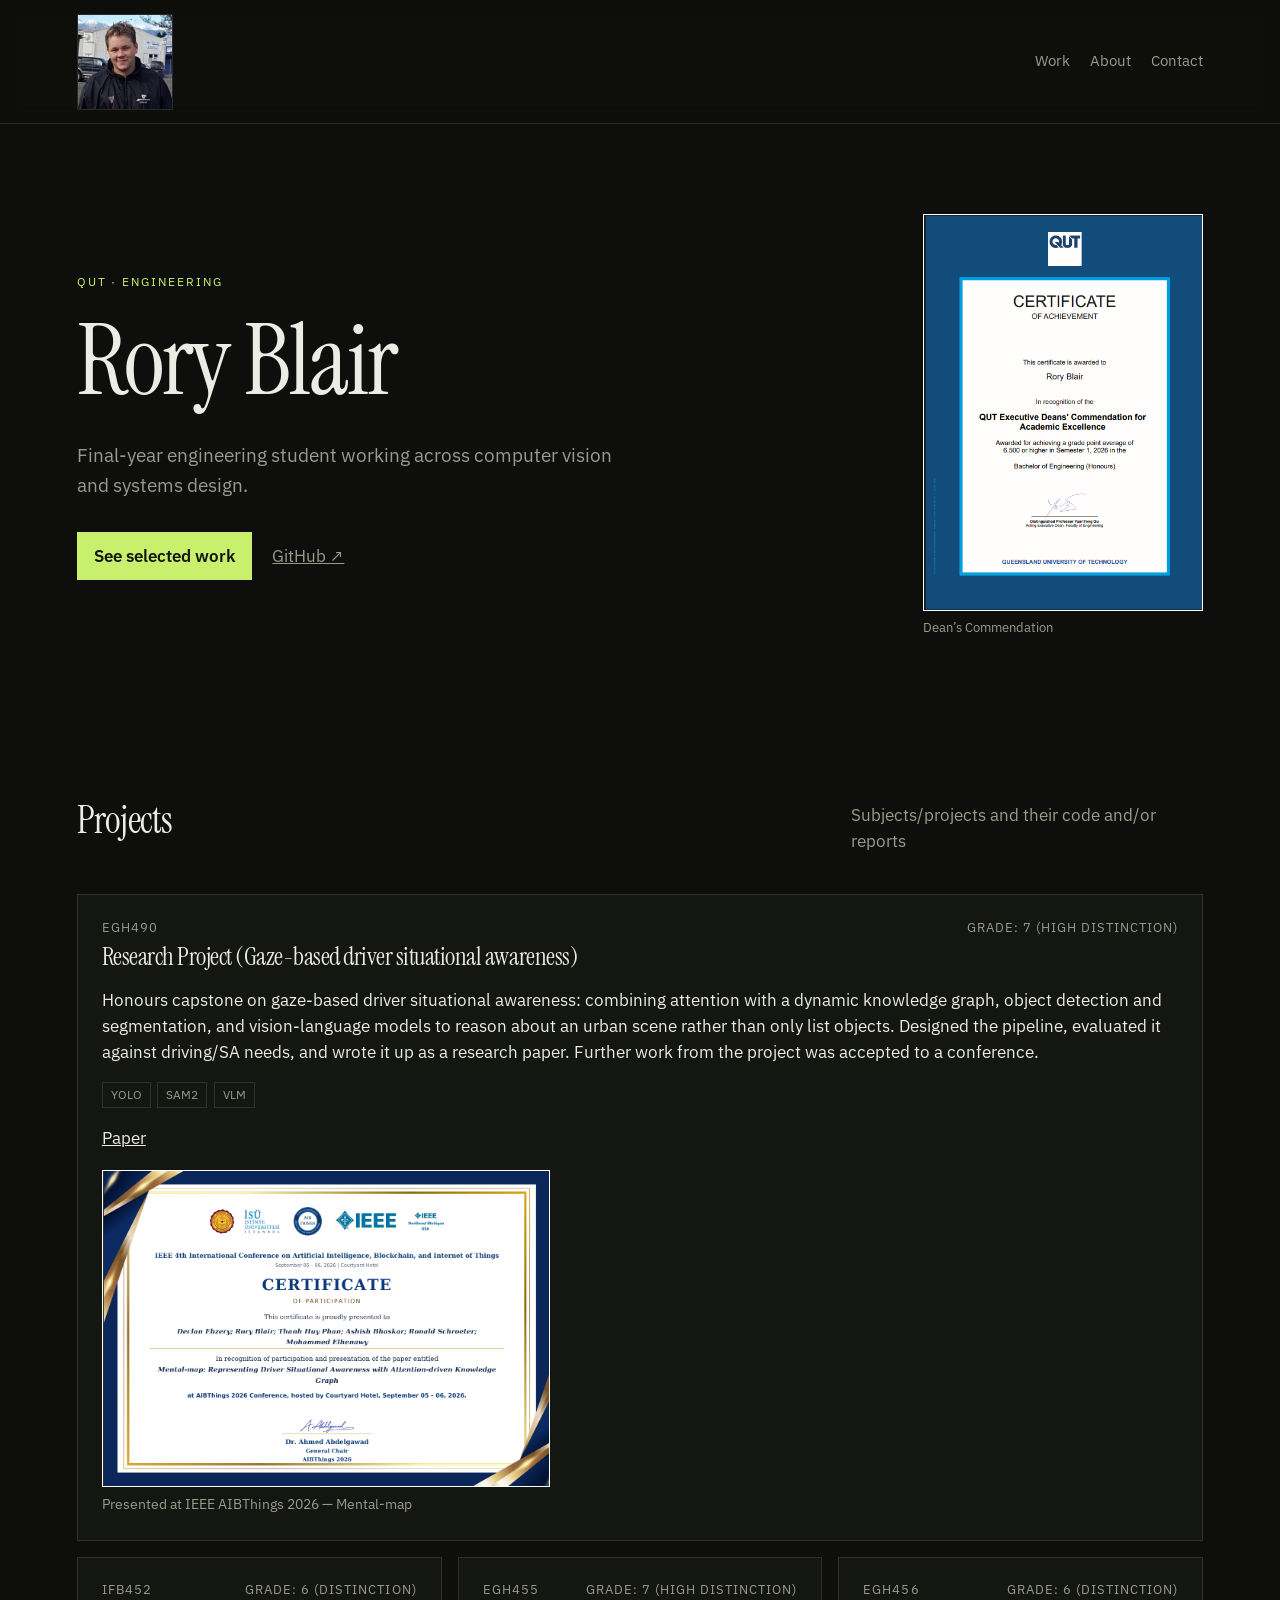
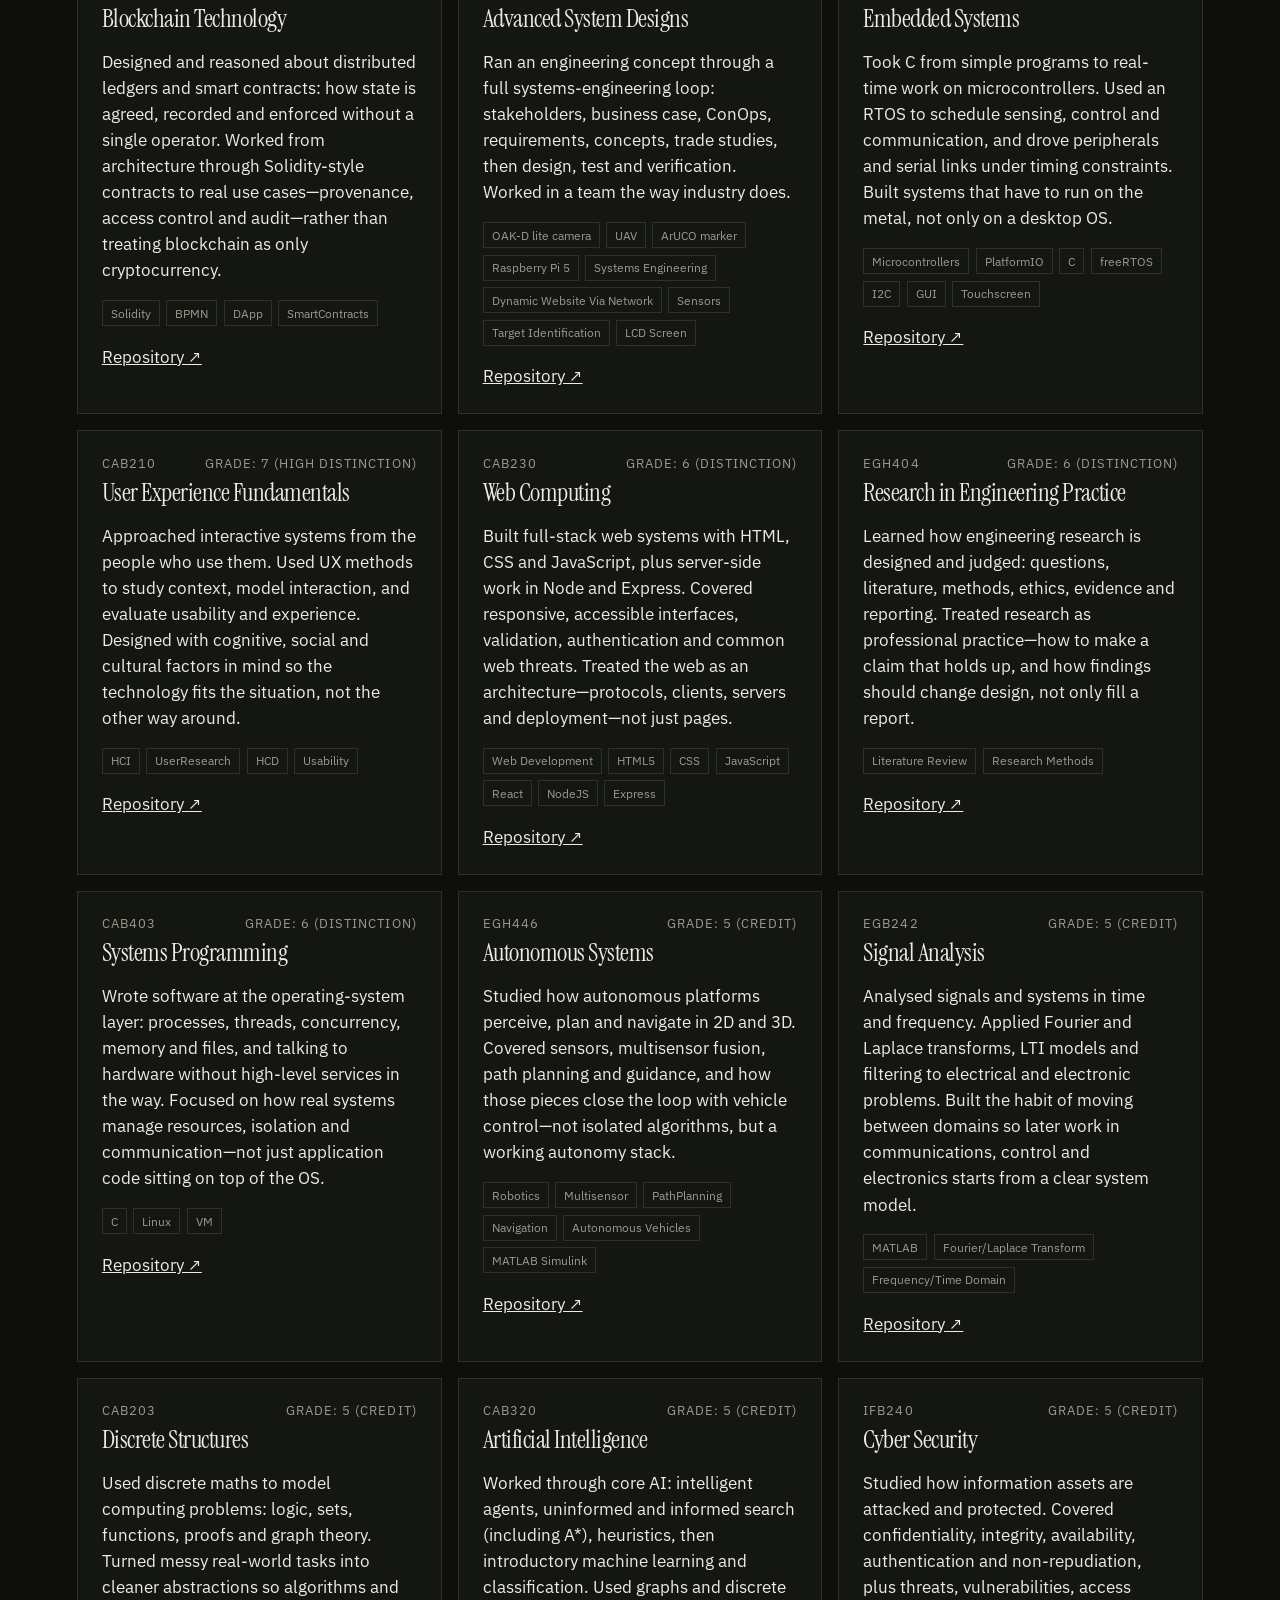
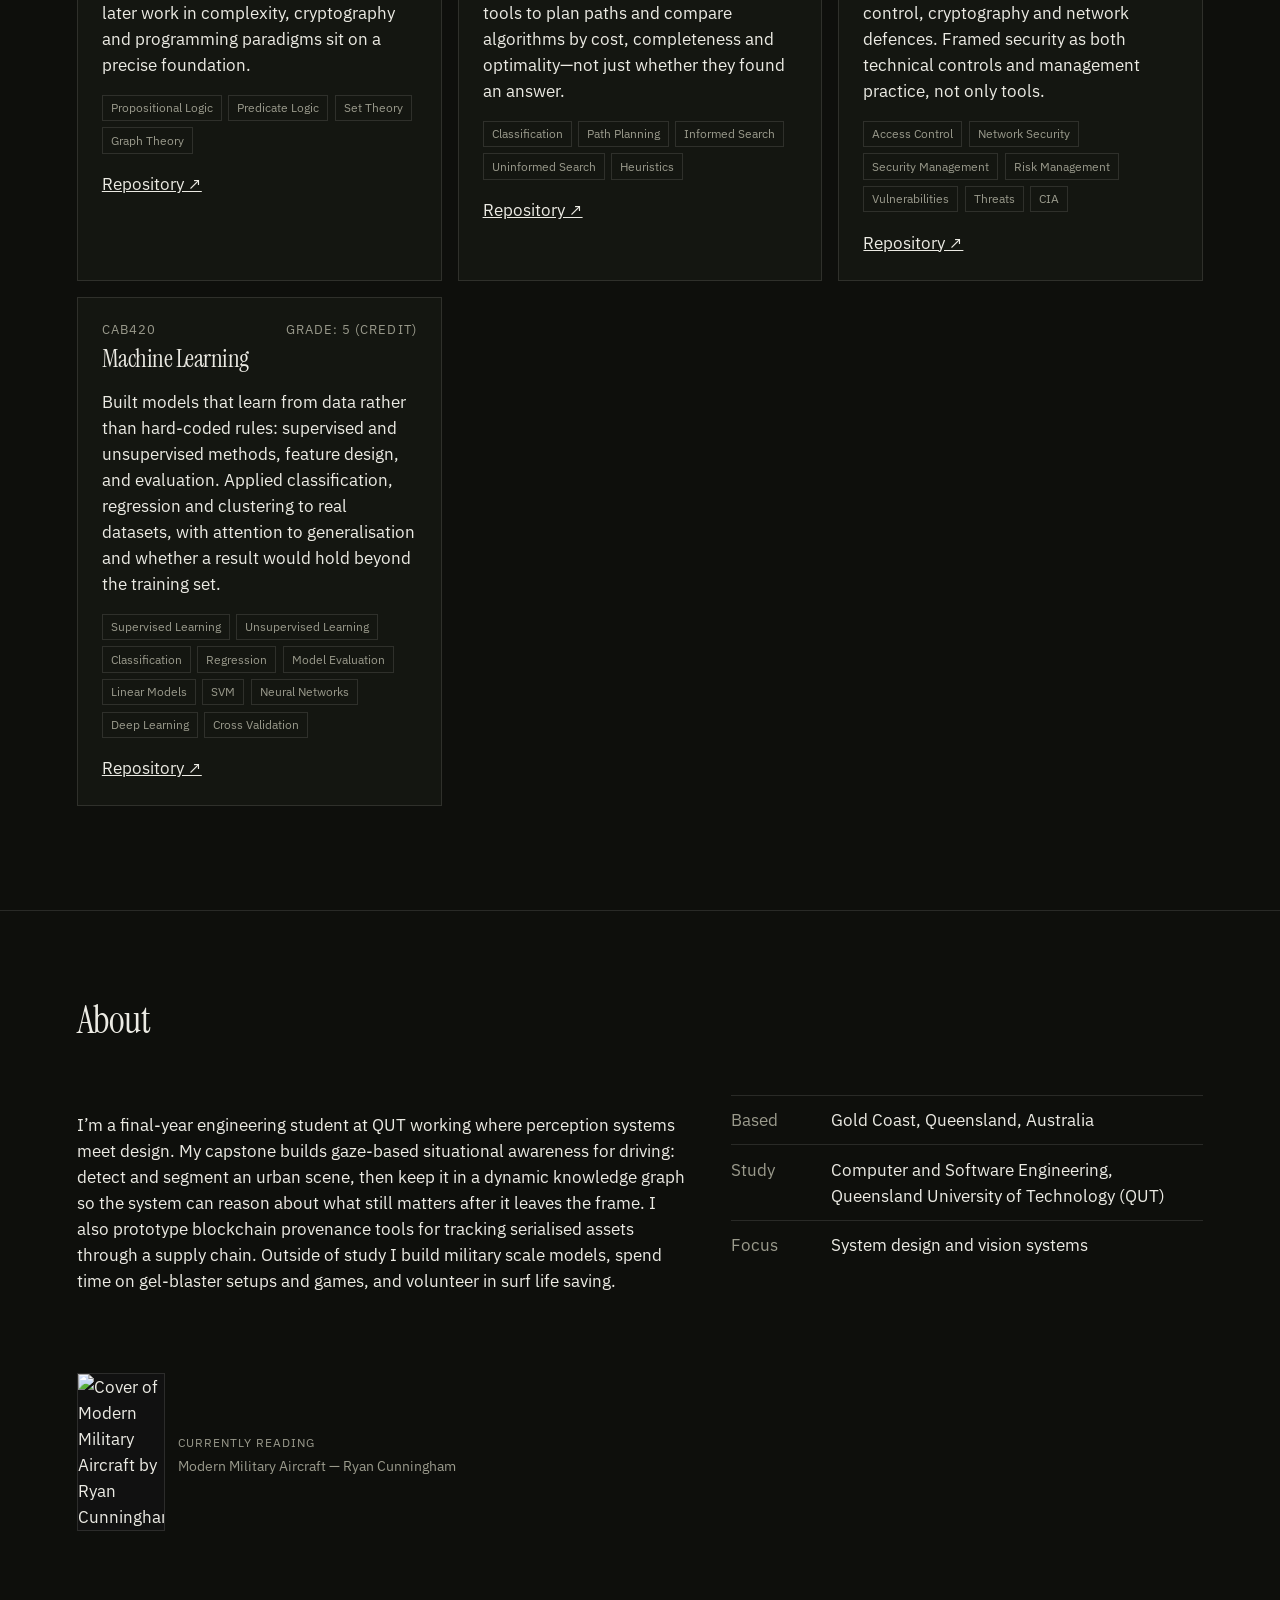
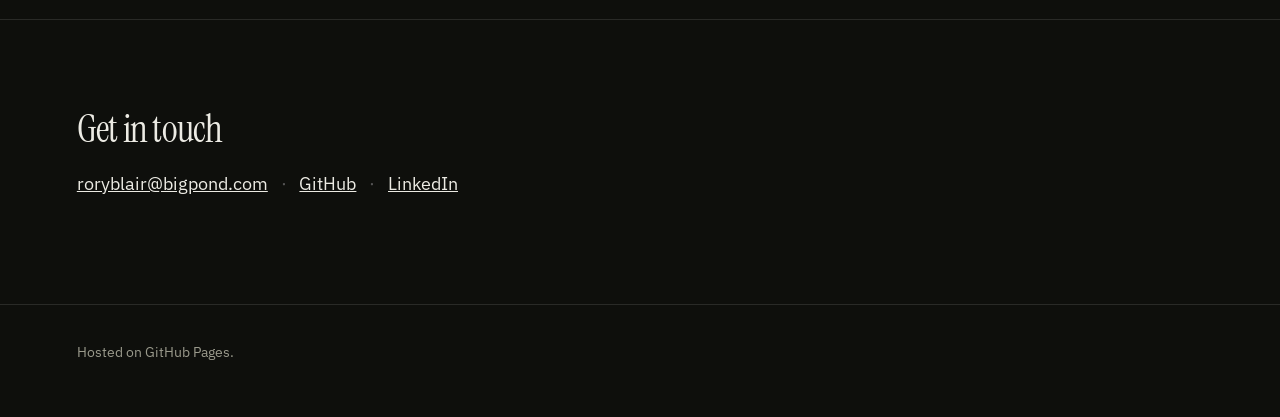
==== commit aa8e85aa: "Update index.html" ====
--- a/index.html
+++ b/index.html
@@ -359,33 +359,31 @@
     </section>
 
     <section id="about" class="section about">
-      <div class="section-head">
-        <h2>About</h2>
-      </div>
-      <div class="about-grid">
-  <p>
-    I’m a final-year engineering student at QUT working where perception systems meet design.
-    My capstone builds gaze-based situational awareness for driving:
-    detect and segment an urban scene, then keep it in a dynamic knowledge graph so the system can reason about what still matters after it leaves the frame.
-    I also prototype blockchain provenance tools for tracking serialised assets through a supply chain.
-    Outside of study I build military scale models, spend time on gel-blaster setups and games, and volunteer in surf life saving.
-  </p>
-  <div>
+  <div class="section-head">
+    <h2>About</h2>
+  </div>
+  <div class="about-grid">
+    <p>
+      I’m a final-year engineering student at QUT working where perception systems meet design.
+      My capstone builds gaze-based situational awareness for driving:
+      detect and segment an urban scene, then keep it in a dynamic knowledge graph so the system can reason about what still matters after it leaves the frame.
+      I also prototype blockchain provenance tools for tracking serialised assets through a supply chain.
+      Outside of study I build military scale models, spend time on gel-blaster setups and games, and volunteer in surf life saving.
+    </p>
     <ul class="facts">
       <li><span>Based</span> Gold Coast, Queensland, Australia</li>
       <li><span>Study</span> Computer and Software Engineering, Queensland University of Technology (QUT)</li>
       <li><span>Focus</span> System design and vision systems</li>
     </ul>
     <figure class="reading">
-      <img src="images/Modern_Military_Aircraft.jpg" alt="Cover of Modern Military Aircraft by Ryan Cunningham">
+      <img src="Modern_Military_Aircraft.jpg" alt="Cover of Modern Military Aircraft by Ryan Cunningham">
       <figcaption>
         <span class="reading-label">Currently reading</span>
         Modern Military Aircraft — Ryan Cunningham
       </figcaption>
     </figure>
   </div>
-</div>
-    </section>
+</section>
 
     <section id="contact" class="section contact">
       <h2>Get in touch</h2>
--- a/styles.css
+++ b/styles.css
@@ -207,6 +207,28 @@
   padding: 0.15rem 0.5rem;
   font-size: 0.78rem;
   color: var(--muted);
+}
+.reading {
+  margin: 1.4rem 0 0;
+  display: grid;
+  grid-template-columns: 5.5rem 1fr;
+  gap: 0.85rem;
+  align-items: center;
+}
+.reading img {
+  width: 100%;
+  height: auto;
+  display: block;
+  border: 1px solid var(--line);
+  background: #111;
+}
+.reading-label {
+  display: block;
+  color: var(--muted);
+  font-size: 0.75rem;
+  text-transform: uppercase;
+  letter-spacing: 0.08em;
+  margin-bottom: 0.2rem;
 }
 
 .project-links { display: flex; gap: 1rem; }
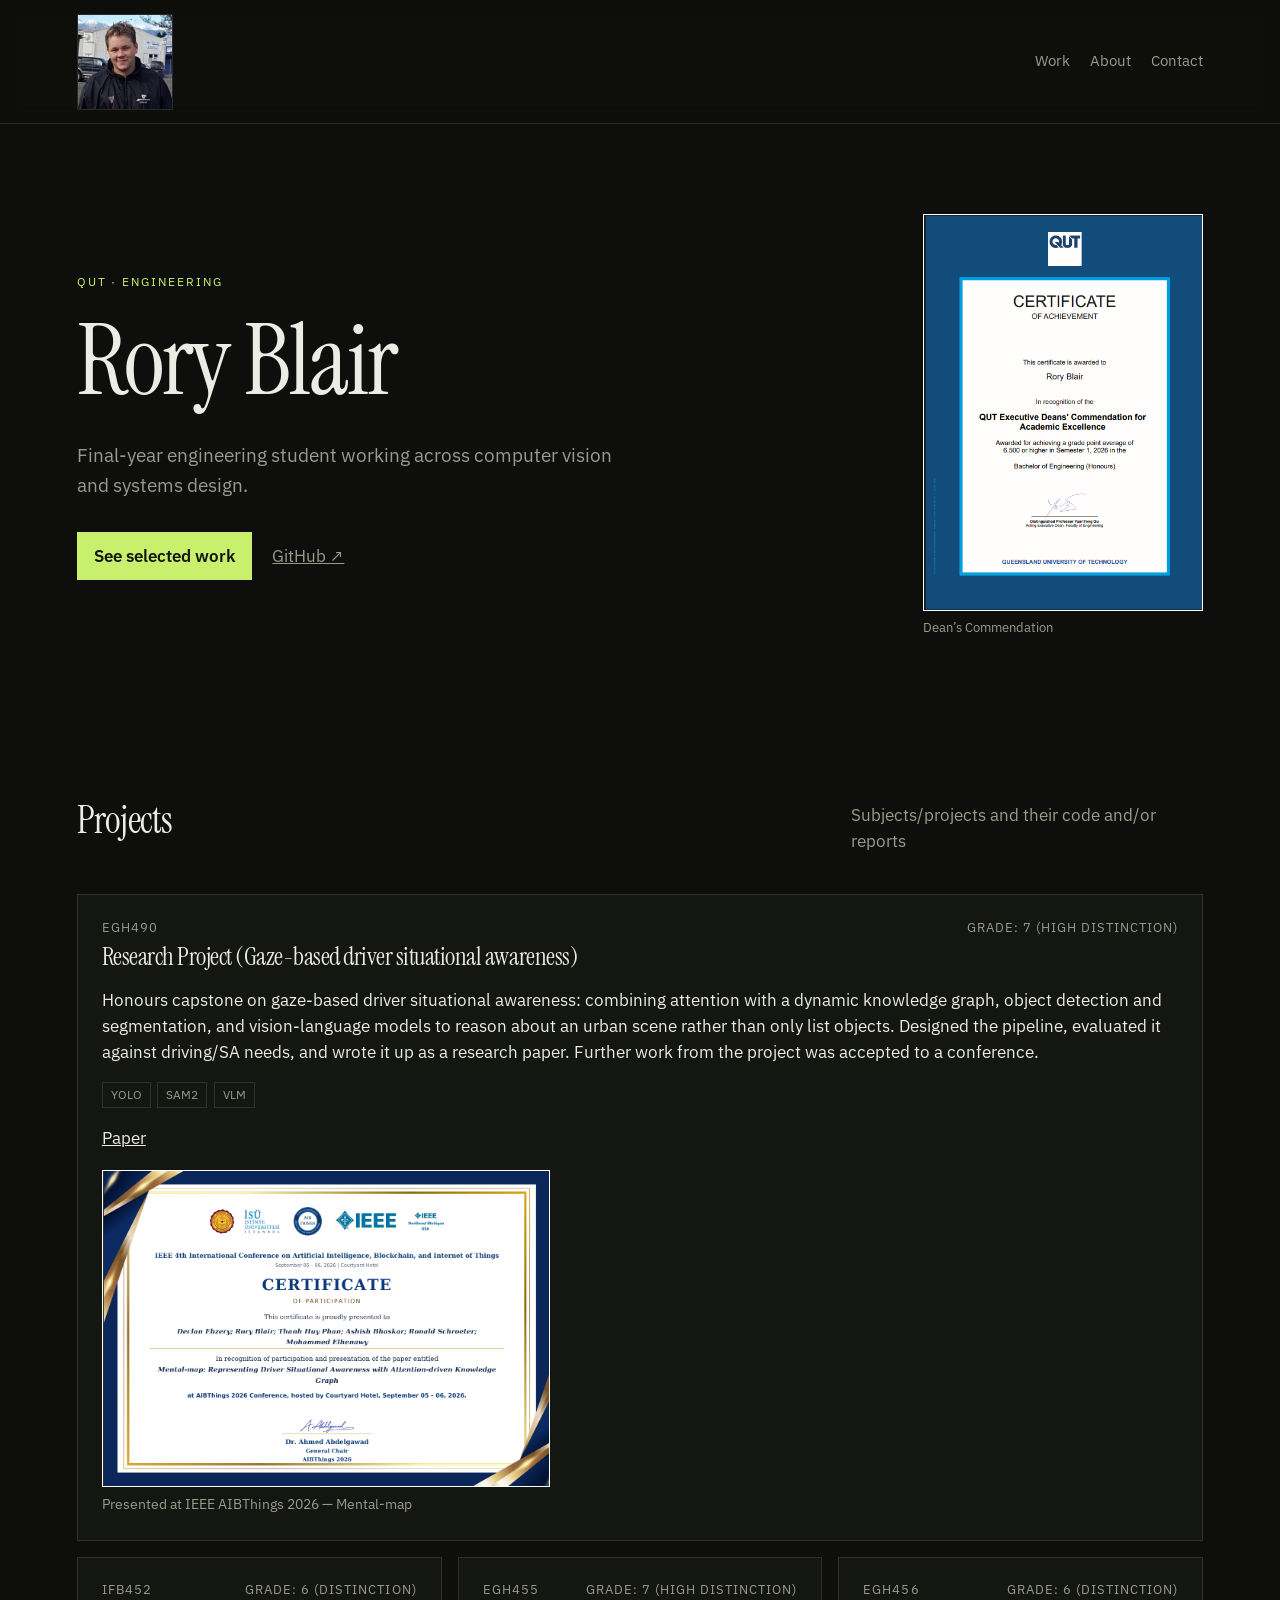
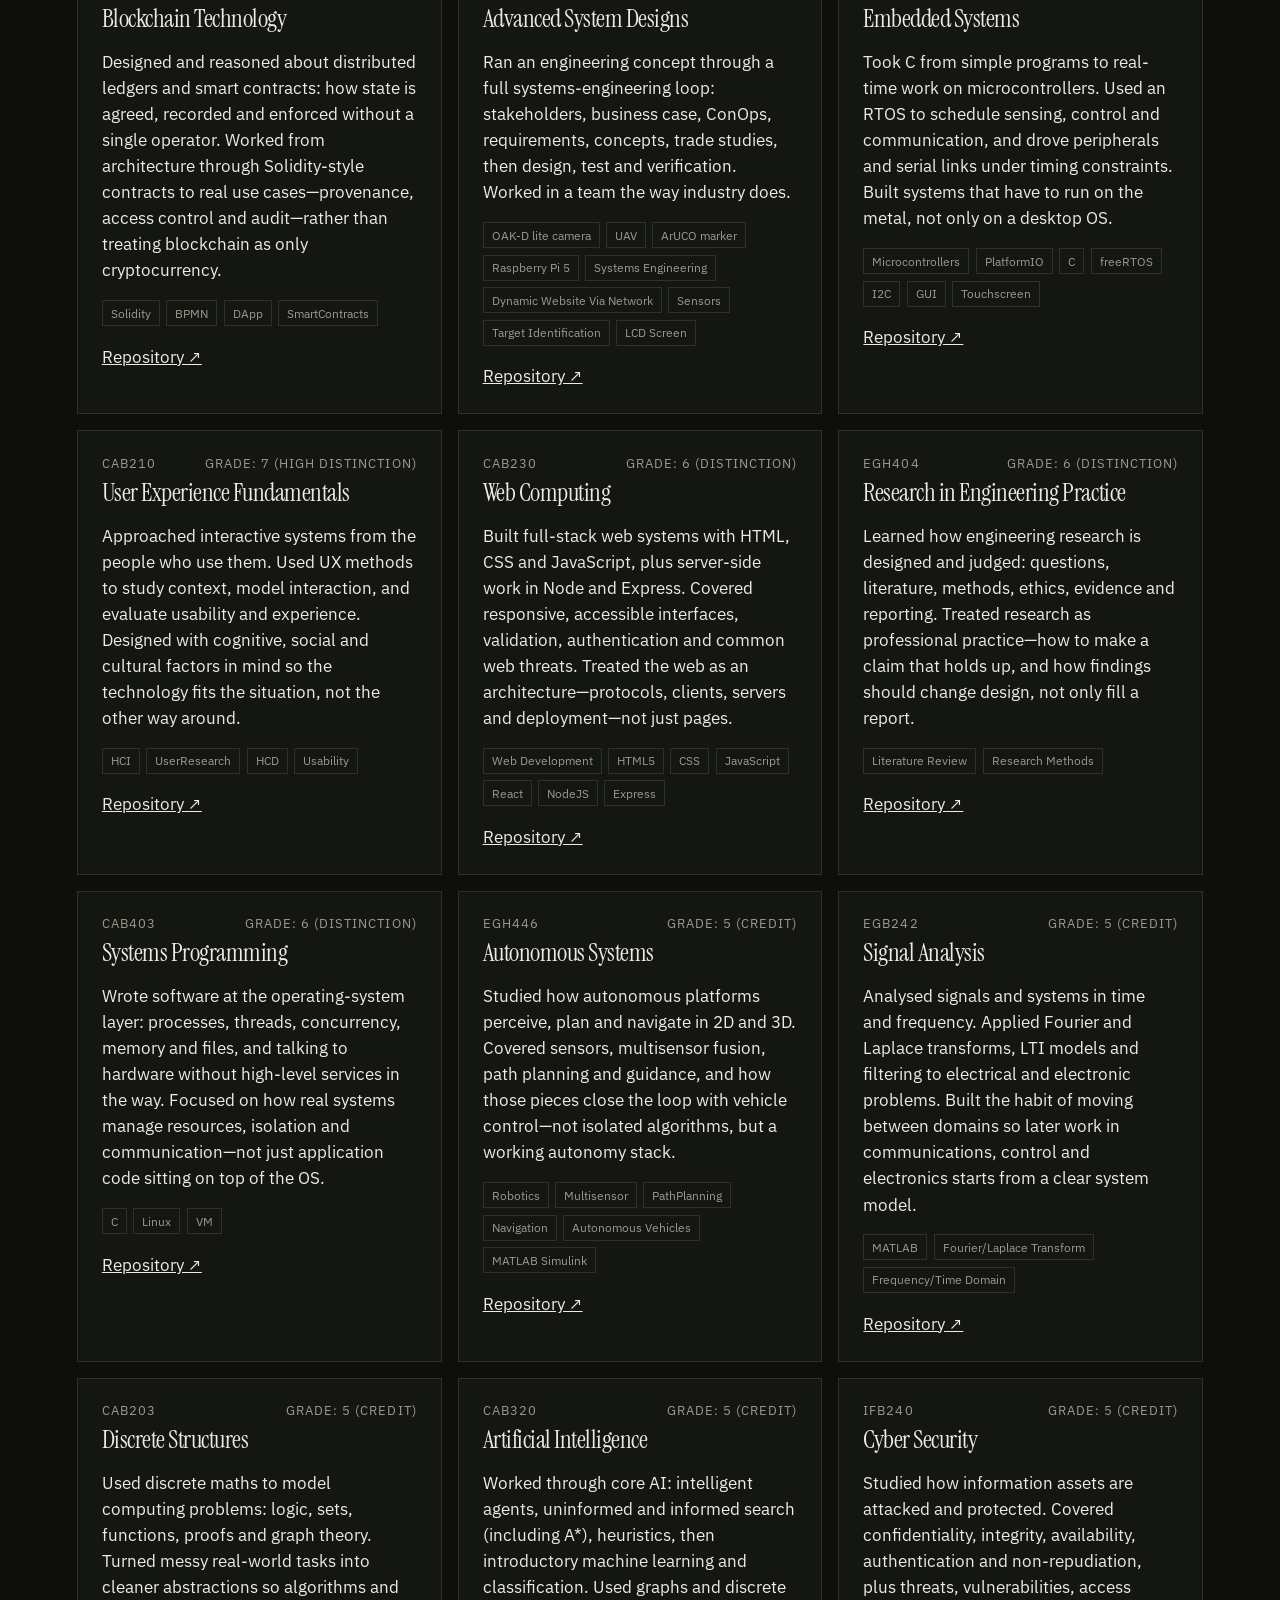
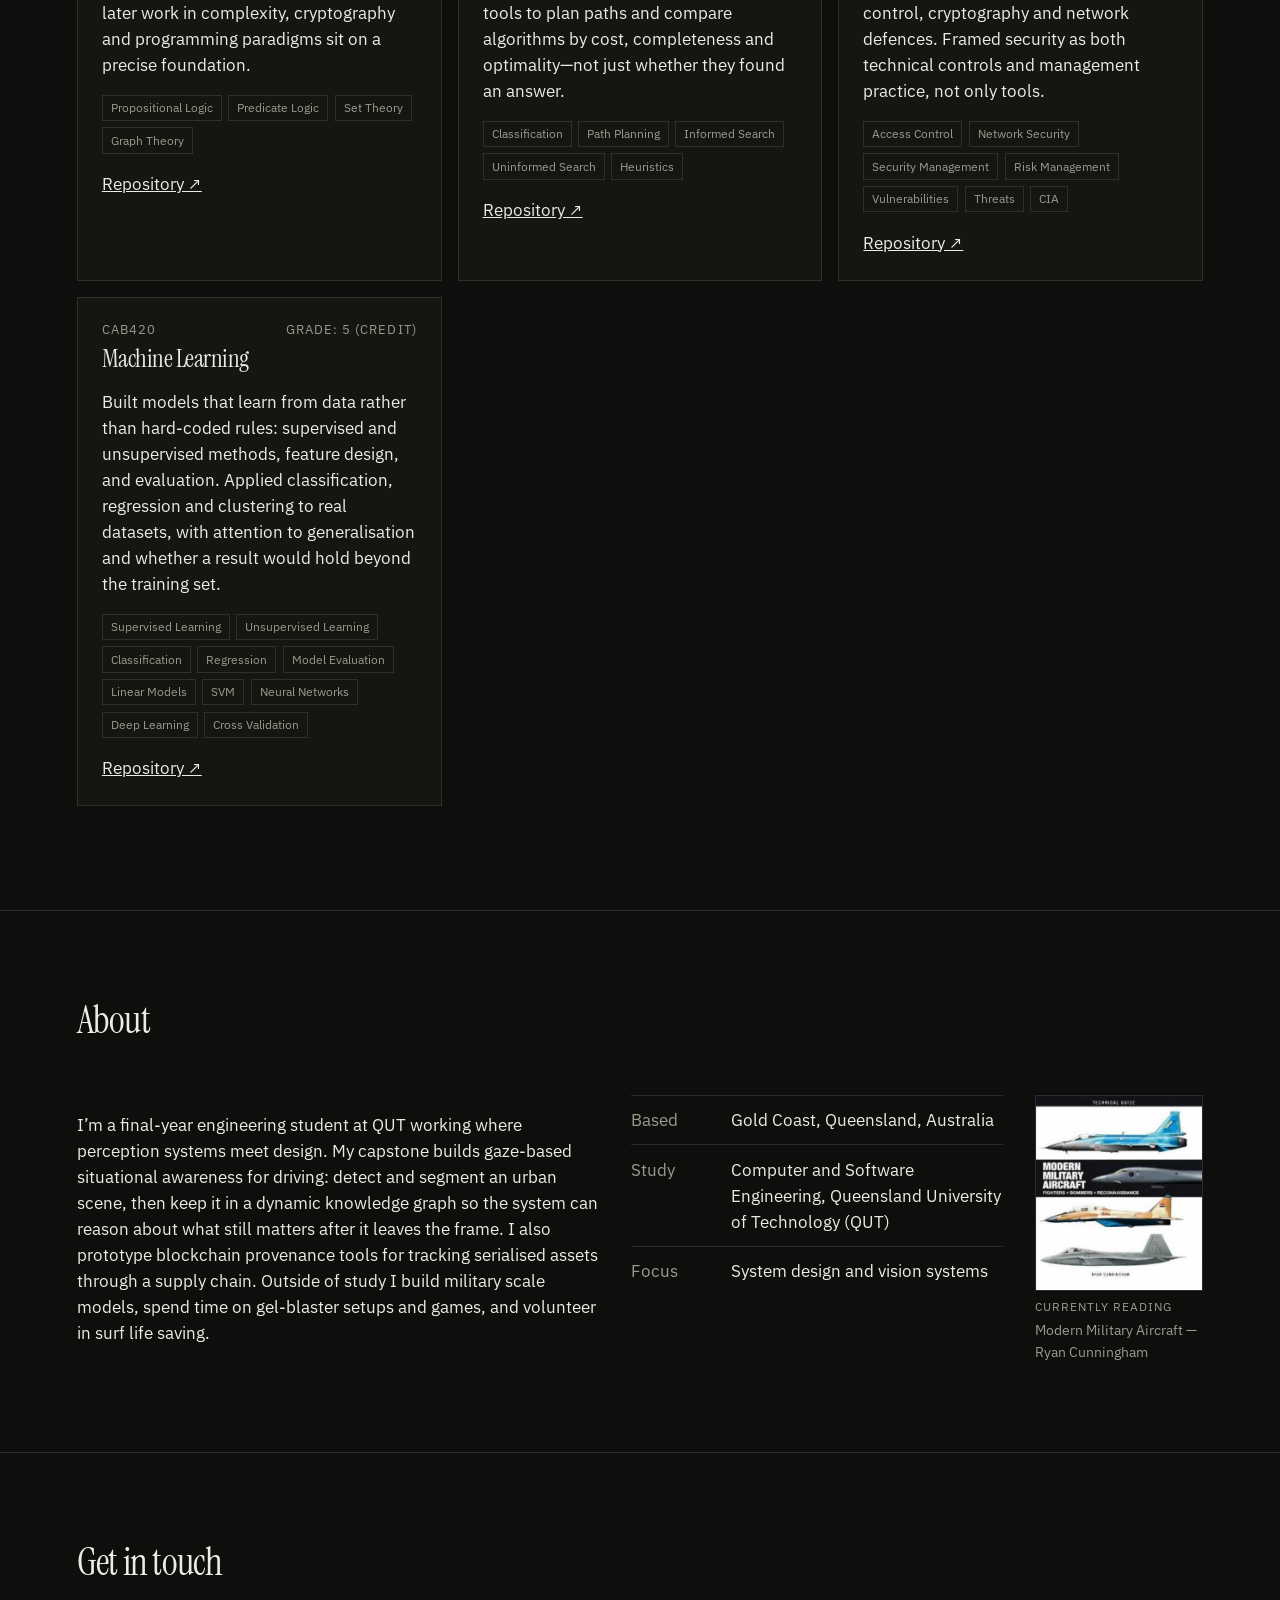
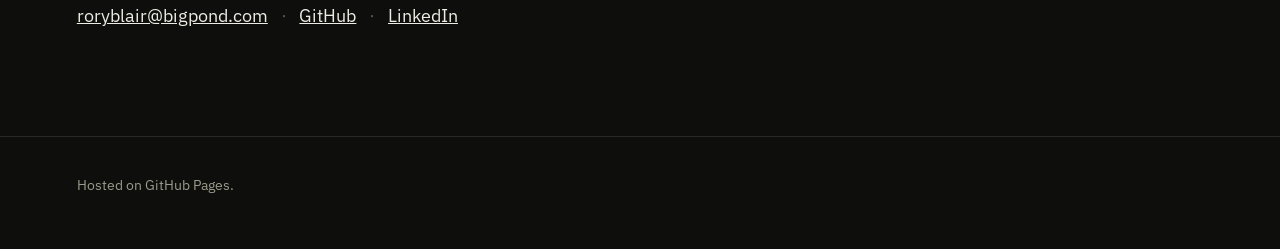
==== commit e2094c9d: "Update index.html" ====
--- a/index.html
+++ b/index.html
@@ -376,7 +376,7 @@
       <li><span>Focus</span> System design and vision systems</li>
     </ul>
     <figure class="reading">
-      <img src="Modern_Military_Aircraft.jpg" alt="Cover of Modern Military Aircraft by Ryan Cunningham">
+      <img src="images/Modern_Military_Aircraft.jpg" alt="Cover of Modern Military Aircraft by Ryan Cunningham">
       <figcaption>
         <span class="reading-label">Currently reading</span>
         Modern Military Aircraft — Ryan Cunningham
--- a/styles.css
+++ b/styles.css
@@ -208,28 +208,7 @@
   font-size: 0.78rem;
   color: var(--muted);
 }
-.reading {
-  margin: 1.4rem 0 0;
-  display: grid;
-  grid-template-columns: 5.5rem 1fr;
-  gap: 0.85rem;
-  align-items: center;
-}
-.reading img {
-  width: 100%;
-  height: auto;
-  display: block;
-  border: 1px solid var(--line);
-  background: #111;
-}
-.reading-label {
-  display: block;
-  color: var(--muted);
-  font-size: 0.75rem;
-  text-transform: uppercase;
-  letter-spacing: 0.08em;
-  margin-bottom: 0.2rem;
-}
+
 
 .project-links { display: flex; gap: 1rem; }
 
@@ -274,8 +253,37 @@
 
 .about-grid {
   display: grid;
-  grid-template-columns: 1.3fr 1fr;
-  gap: 2.5rem;
+  grid-template-columns: 1.4fr 1fr 10.5rem;
+  gap: 2rem;
+  align-items: start;
+}
+
+.reading {
+  margin: 0;
+}
+.reading img {
+  width: 100%;
+  height: auto;
+  display: block;
+  border: 1px solid var(--line);
+  background: #111;
+}
+.reading-label {
+  display: block;
+  color: var(--muted);
+  font-size: 0.75rem;
+  text-transform: uppercase;
+  letter-spacing: 0.08em;
+  margin: 0.45rem 0 0.2rem;
+}
+
+@media (max-width: 860px) {
+  .about-grid {
+    grid-template-columns: 1fr;
+  }
+  .reading {
+    max-width: 10.5rem;
+  }
 }
 
 .facts { list-style: none; padding: 0; margin: 0; }
